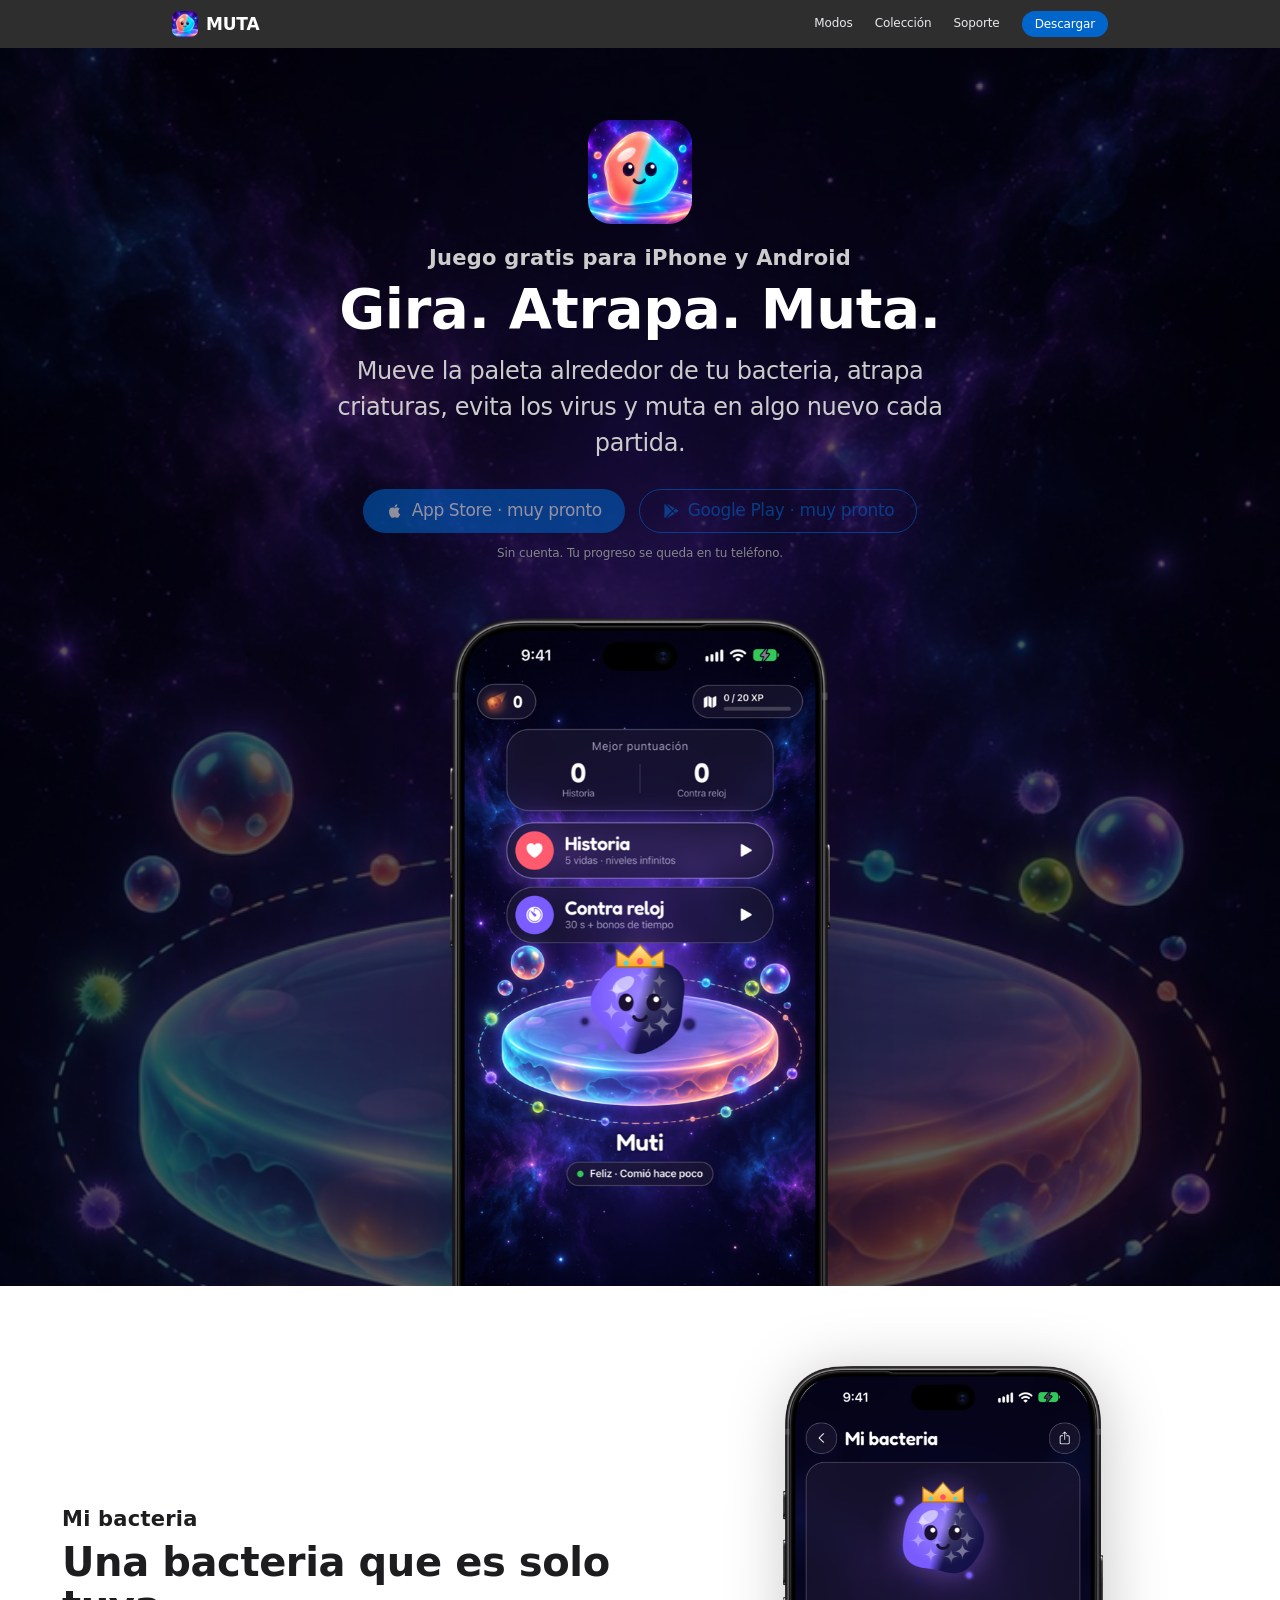
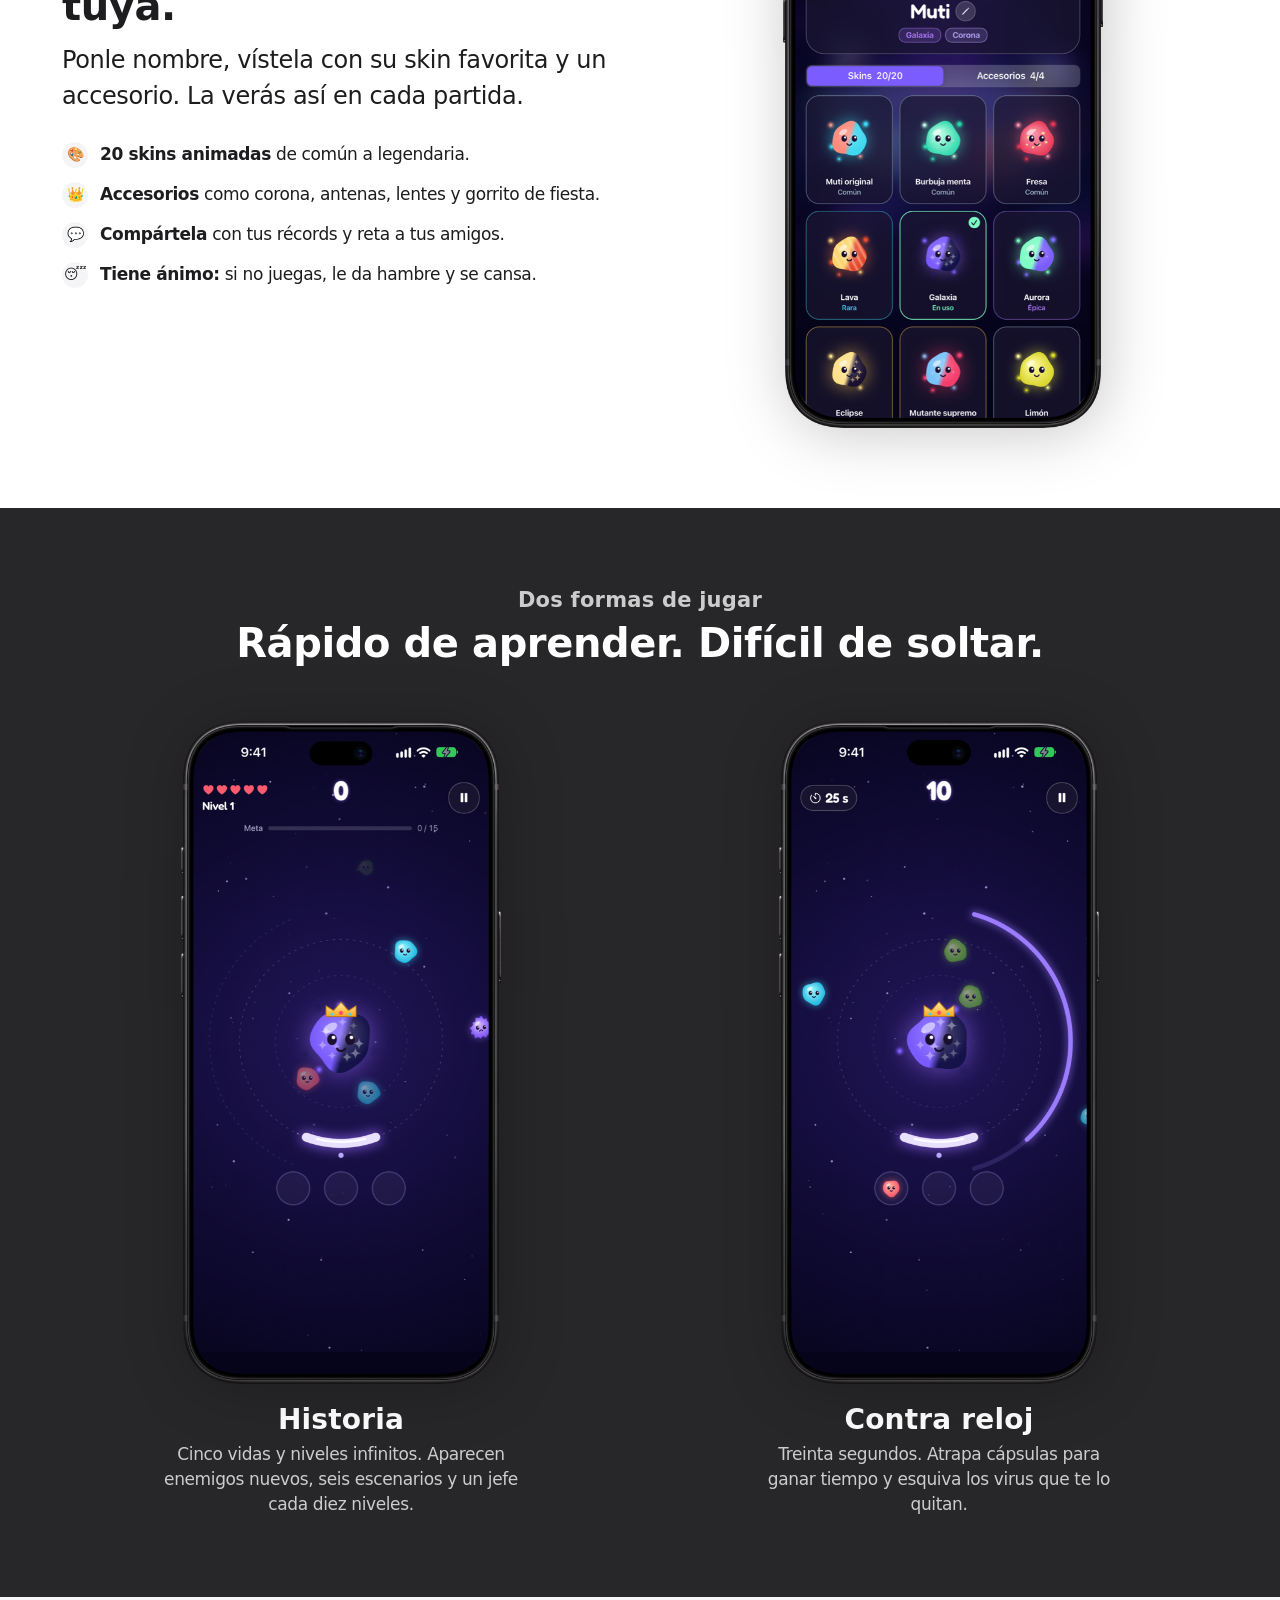
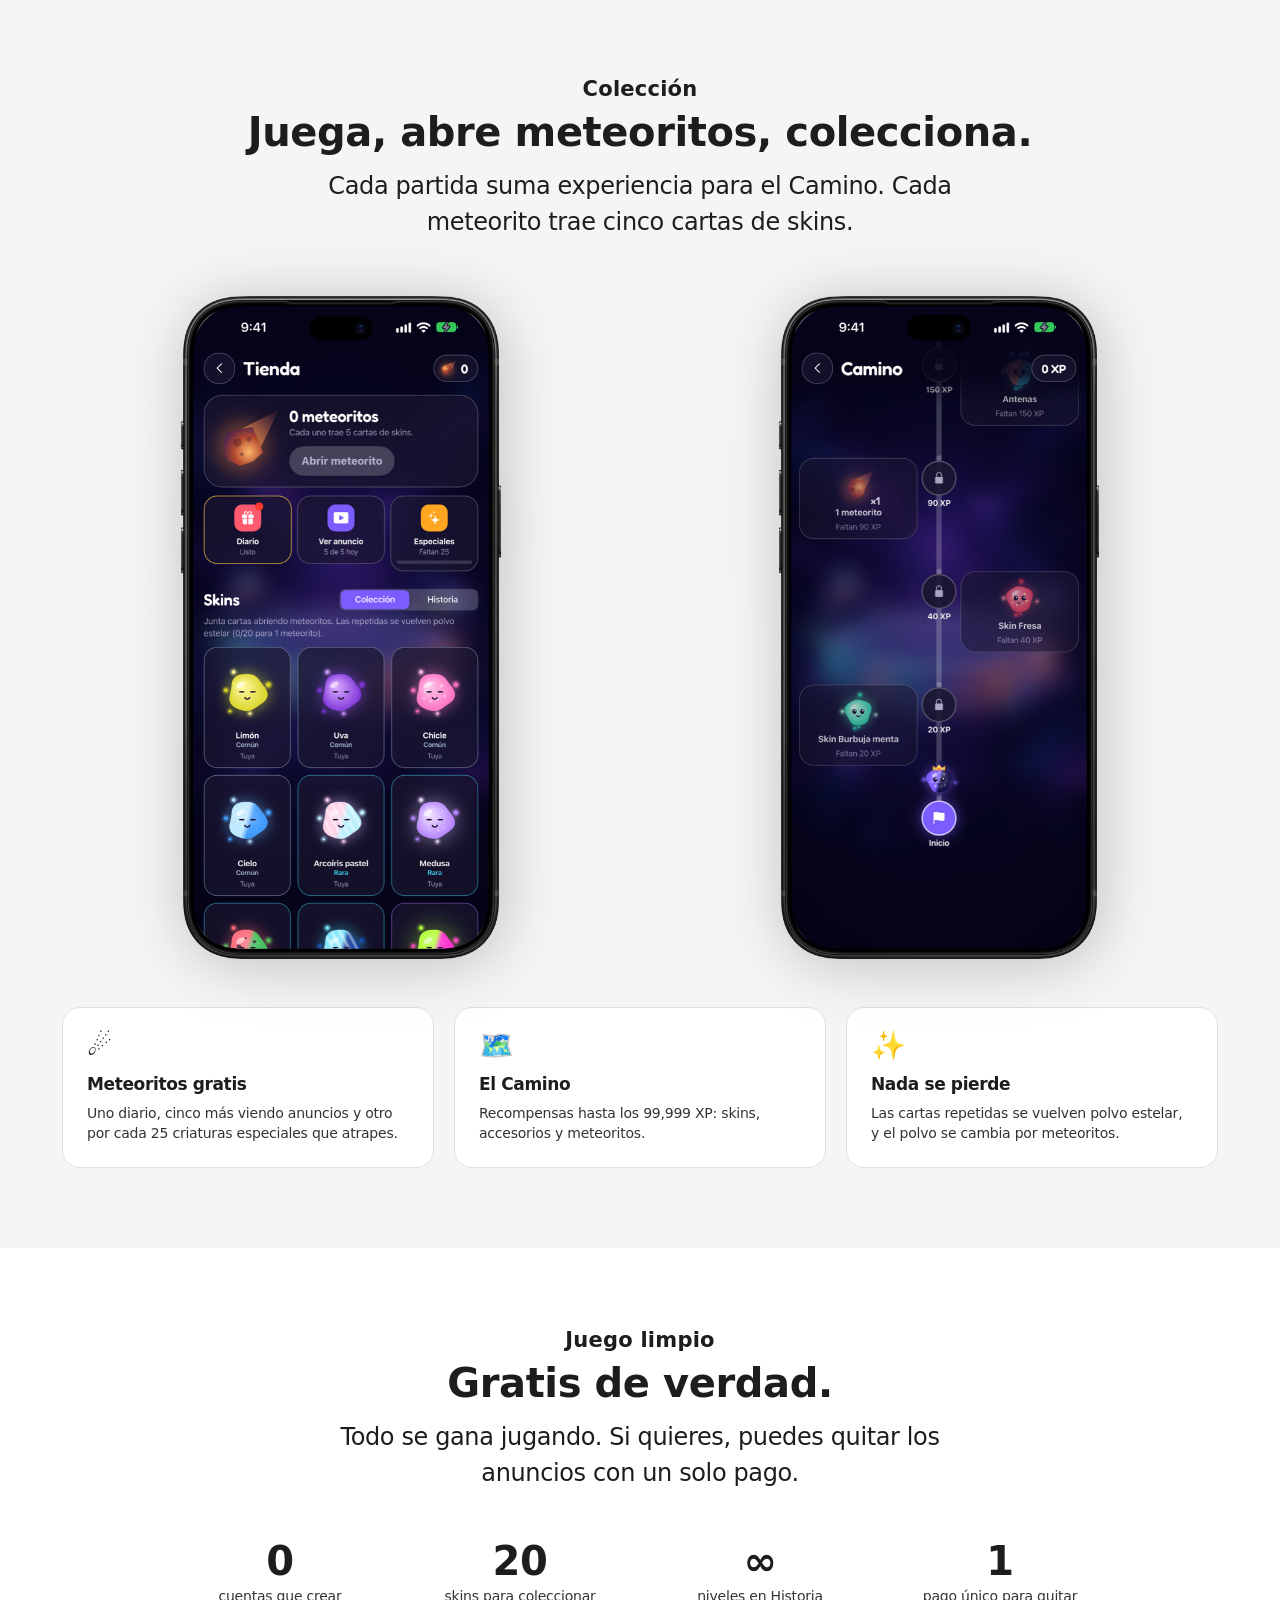
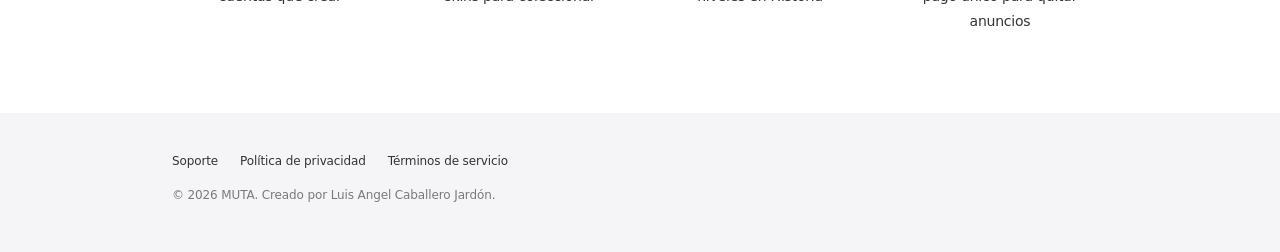
==== index.html @ 6f2baf47 "Página web de MUTA: inicio, privacidad, términos y soporte Co-Authored-By: Claude Opus 5.5 <noreply@" ====
<!DOCTYPE html>
<html lang="es">
<head>
  <meta charset="UTF-8">
  <meta name="viewport" content="width=device-width, initial-scale=1.0">
  <title>MUTA · Gira. Atrapa. Muta.</title>
  <meta name="description" content="MUTA es un juego gratis para iPhone y Android: gira la paleta, atrapa criaturas, muta y colecciona 20 skins para tu bacteria.">
  <meta name="theme-color" content="#000000">
  <meta property="og:title" content="MUTA · Gira. Atrapa. Muta.">
  <meta property="og:description" content="Atrapa criaturas, muta y presume a tu bacteria. Gratis en iPhone y Android.">
  <meta property="og:image" content="https://llcaballeroll.github.io/muta_web/assets/img/icon_512.png">
  <meta property="og:type" content="website">
  <link rel="icon" type="image/png" href="assets/img/favicon.png">
  <link rel="apple-touch-icon" href="assets/img/apple-touch-icon.png">
  <link rel="preconnect" href="https://fonts.googleapis.com">
  <link rel="preconnect" href="https://fonts.gstatic.com" crossorigin>
  <link href="https://fonts.googleapis.com/css2?family=Inter:wght@300;400;600&display=swap" rel="stylesheet">
  <link rel="stylesheet" href="css/styles.css">
</head>
<body>

  <header class="global-nav">
    <nav class="container nav-inner" aria-label="Principal">
      <a href="#" class="logo">
        <img src="assets/img/favicon.png" alt="" width="26" height="26">
        <span>MUTA</span>
      </a>
      <div class="nav-links">
        <a href="#modos" class="hide-sm">Modos</a>
        <a href="#coleccion" class="hide-sm">Colección</a>
        <a href="support.html">Soporte</a>
        <a href="#descargar" class="btn btn-primary">Descargar</a>
      </div>
    </nav>
  </header>

  <main>
    <!-- Hero -->
    <section class="tile black hero" id="descargar">
      <div class="container">
        <img src="assets/img/icon_512.png" alt="Ícono de MUTA" class="hero-icon rise" width="104" height="104">
        <p class="eyebrow rise rise-2">Juego gratis para iPhone y Android</p>
        <h1 class="display-hero rise rise-2">Gira. Atrapa. Muta.</h1>
        <p class="lead rise rise-3">Mueve la paleta alrededor de tu bacteria, atrapa criaturas, evita los virus y muta en algo nuevo cada partida.</p>
        <div class="actions rise rise-4">
          <a class="btn btn-primary" data-store="ios" aria-disabled="true">
            <svg viewBox="0 0 24 24" aria-hidden="true"><path d="M16.37 12.62c-.02-2.3 1.88-3.4 1.96-3.46-1.07-1.56-2.73-1.78-3.32-1.8-1.41-.14-2.76.83-3.48.83-.72 0-1.83-.81-3-.79-1.55.02-2.97.9-3.77 2.28-1.61 2.79-.41 6.91 1.15 9.17.77 1.1 1.68 2.34 2.87 2.3 1.15-.05 1.59-.75 2.98-.75 1.39 0 1.78.75 3 .72 1.24-.02 2.02-1.12 2.78-2.23.88-1.28 1.24-2.52 1.26-2.58-.03-.01-2.41-.93-2.43-3.69zM14.1 5.86c.63-.77 1.06-1.84.94-2.9-.91.04-2.01.61-2.67 1.37-.58.67-1.1 1.76-.96 2.8 1.02.08 2.06-.52 2.69-1.27z"/></svg>
            <span>App Store · muy pronto</span>
          </a>
          <a class="btn btn-secondary" data-store="android" aria-disabled="true">
            <svg viewBox="0 0 24 24" aria-hidden="true"><path d="M3.6 2.3c-.3.3-.4.7-.4 1.2v17c0 .5.1.9.4 1.2l9.5-9.7L3.6 2.3zm10.6 10.8 2.7 2.7-11.3 6.5 8.6-9.2zm0-2.2L5.6 1.7l11.3 6.5-2.7 2.7zm3.9-1.9 3 1.7c.9.5.9 1.8 0 2.3l-3 1.7-3-3 3-2.7z"/></svg>
            <span>Google Play · muy pronto</span>
          </a>
        </div>
        <p class="fine rise rise-4">Sin cuenta. Tu progreso se queda en tu teléfono.</p>
        <img src="assets/img/home.png" alt="Pantalla de inicio de MUTA con la bacteria sobre su plataforma" class="hero-phone rise rise-4" width="380" height="787">
      </div>
    </section>

    <!-- Mi bacteria -->
    <section class="tile light">
      <div class="container container-wide">
        <div class="split">
          <div>
            <p class="eyebrow">Mi bacteria</p>
            <h2 class="display-lg">Una bacteria que es solo tuya.</h2>
            <p class="lead">Ponle nombre, vístela con su skin favorita y un accesorio. La verás así en cada partida.</p>
            <ul class="bullets">
              <li><span class="dot">🎨</span><span><b>20 skins animadas</b> de común a legendaria.</span></li>
              <li><span class="dot">👑</span><span><b>Accesorios</b> como corona, antenas, lentes y gorrito de fiesta.</span></li>
              <li><span class="dot">💬</span><span><b>Compártela</b> con tus récords y reta a tus amigos.</span></li>
              <li><span class="dot">😴</span><span><b>Tiene ánimo:</b> si no juegas, le da hambre y se cansa.</span></li>
            </ul>
          </div>
          <img src="assets/img/bacteria.png" alt="Pantalla Mi bacteria con skins y accesorios" class="phone" loading="lazy" width="320" height="663">
        </div>
      </div>
    </section>

    <!-- Modos -->
    <section class="tile dark" id="modos">
      <div class="container container-wide">
        <p class="eyebrow">Dos formas de jugar</p>
        <h2 class="display-lg">Rápido de aprender. Difícil de soltar.</h2>
        <div class="pair">
          <figure>
            <img src="assets/img/historia.png" alt="Partida del modo Historia" class="phone" loading="lazy" width="320" height="663">
            <figcaption>
              <h3>Historia</h3>
              <p>Cinco vidas y niveles infinitos. Aparecen enemigos nuevos, seis escenarios y un jefe cada diez niveles.</p>
            </figcaption>
          </figure>
          <figure>
            <img src="assets/img/contrarreloj.png" alt="Partida del modo Contra reloj" class="phone" loading="lazy" width="320" height="663">
            <figcaption>
              <h3>Contra reloj</h3>
              <p>Treinta segundos. Atrapa cápsulas para ganar tiempo y esquiva los virus que te lo quitan.</p>
            </figcaption>
          </figure>
        </div>
      </div>
    </section>

    <!-- Colección -->
    <section class="tile parchment" id="coleccion">
      <div class="container container-wide">
        <p class="eyebrow">Colección</p>
        <h2 class="display-lg">Juega, abre meteoritos, colecciona.</h2>
        <p class="lead">Cada partida suma experiencia para el Camino. Cada meteorito trae cinco cartas de skins.</p>
        <div class="pair">
          <img src="assets/img/tienda.png" alt="Tienda con meteoritos y skins" class="phone" loading="lazy" width="320" height="663">
          <img src="assets/img/camino.png" alt="Camino de recompensas" class="phone" loading="lazy" width="320" height="663">
        </div>
        <div class="cards">
          <div class="card">
            <div class="emoji">☄️</div>
            <h3>Meteoritos gratis</h3>
            <p>Uno diario, cinco más viendo anuncios y otro por cada 25 criaturas especiales que atrapes.</p>
          </div>
          <div class="card">
            <div class="emoji">🗺️</div>
            <h3>El Camino</h3>
            <p>Recompensas hasta los 99,999 XP: skins, accesorios y meteoritos.</p>
          </div>
          <div class="card">
            <div class="emoji">✨</div>
            <h3>Nada se pierde</h3>
            <p>Las cartas repetidas se vuelven polvo estelar, y el polvo se cambia por meteoritos.</p>
          </div>
        </div>
      </div>
    </section>

    <!-- Juego limpio -->
    <section class="tile light">
      <div class="container">
        <p class="eyebrow">Juego limpio</p>
        <h2 class="display-lg">Gratis de verdad.</h2>
        <p class="lead">Todo se gana jugando. Si quieres, puedes quitar los anuncios con un solo pago.</p>
        <div class="facts">
          <div><strong>0</strong><span>cuentas que crear</span></div>
          <div><strong>20</strong><span>skins para coleccionar</span></div>
          <div><strong>∞</strong><span>niveles en Historia</span></div>
          <div><strong>1</strong><span>pago único para quitar anuncios</span></div>
        </div>
      </div>
    </section>
  </main>

  <footer class="footer">
    <div class="container">
      <div class="footer-links">
        <a href="support.html">Soporte</a>
        <a href="privacy.html">Política de privacidad</a>
        <a href="terms.html">Términos de servicio</a>
      </div>
      <small>&copy; 2026 MUTA. Creado por Luis Angel Caballero Jardón.</small>
    </div>
  </footer>

  <script src="js/stores.js"></script>
</body>
</html>
---- css/styles.css ----
/* MUTA — sitio estilo Apple (awesome-design-md/design-md/apple/DESIGN.md).
   Un solo color de acción, secciones que alternan claro/oscuro, una sola sombra para el producto. */
:root {
  --primary: #0066cc;
  --primary-focus: #0071e3;
  --primary-on-dark: #2997ff;
  --canvas: #ffffff;
  --parchment: #f5f5f7;
  --pearl: #fafafc;
  --tile-1: #272729;
  --tile-2: #2a2a2c;
  --tile-3: #252527;
  --black: #000000;
  --ink: #1d1d1f;
  --ink-80: #333333;
  --ink-48: #7a7a7a;
  --on-dark: #ffffff;
  --muted-on-dark: #cccccc;
  --hairline: #e0e0e0;
  --product-shadow: drop-shadow(3px 5px 30px rgba(0, 0, 0, 0.22));
  --font: system-ui, -apple-system, BlinkMacSystemFont, "Inter", "Segoe UI", sans-serif;
}

* { box-sizing: border-box; }
html { scroll-behavior: smooth; -webkit-text-size-adjust: 100%; }
body {
  margin: 0;
  background: var(--canvas);
  color: var(--ink);
  font-family: var(--font);
  font-size: 17px;
  line-height: 1.47;
  letter-spacing: -0.374px;
  -webkit-font-smoothing: antialiased;
}
img { max-width: 100%; height: auto; display: block; }
a { color: var(--primary); text-decoration: none; }
a:hover { text-decoration: underline; }
.dark a:not(.btn) { color: var(--primary-on-dark); }
:focus-visible { outline: 2px solid var(--primary-focus); outline-offset: 2px; }

.container { width: 100%; max-width: 980px; margin: 0 auto; padding: 0 22px; }
.container-wide { max-width: 1200px; }

/* ---------- Navegación ---------- */
.global-nav {
  position: sticky;
  top: 0;
  z-index: 10;
  height: 48px;
  background: rgba(0, 0, 0, 0.82);
  backdrop-filter: saturate(180%) blur(20px);
  -webkit-backdrop-filter: saturate(180%) blur(20px);
}
.nav-inner { height: 100%; display: flex; align-items: center; justify-content: space-between; gap: 16px; }
.logo { display: flex; align-items: center; gap: 8px; color: var(--on-dark); font-weight: 600; font-size: 17px; letter-spacing: -0.2px; }
.logo:hover { text-decoration: none; }
.logo img { border-radius: 7px; }
.nav-links { display: flex; align-items: center; gap: 22px; }
.nav-links a { color: #e8e8ed; font-size: 12px; letter-spacing: -0.12px; }
.nav-links a.btn { font-size: 12px; padding: 5px 12px; color: var(--on-dark); }

/* ---------- Botones ---------- */
.btn {
  display: inline-flex;
  align-items: center;
  justify-content: center;
  gap: 8px;
  border-radius: 9999px;
  padding: 11px 22px;
  font-size: 17px;
  font-weight: 400;
  line-height: 1.17;
  letter-spacing: -0.374px;
  border: 1px solid transparent;
  cursor: pointer;
  transition: transform 0.12s ease;
  white-space: nowrap;
}
.btn:hover { text-decoration: none; }
.btn:active { transform: scale(0.95); }
.btn-primary { background: var(--primary); color: #fff; }
.btn-secondary { background: transparent; color: var(--primary); border-color: var(--primary); }
.dark .btn-secondary { color: var(--primary-on-dark); border-color: var(--primary-on-dark); }
.btn[aria-disabled="true"] { opacity: 0.55; cursor: default; pointer-events: none; }
.btn svg { width: 18px; height: 18px; fill: currentColor; }

/* ---------- Secciones (tiles) ---------- */
.tile { padding: 80px 0; text-align: center; overflow: hidden; }
.tile.light { background: var(--canvas); }
.tile.parchment { background: var(--parchment); }
.tile.dark { background: var(--tile-1); color: var(--on-dark); }
.tile.black { background: var(--black); color: var(--on-dark); }

.eyebrow { margin: 0 0 8px; font-size: 21px; font-weight: 600; line-height: 1.19; letter-spacing: 0.231px; }
.dark .eyebrow, .black .eyebrow { color: var(--muted-on-dark); }
.display-hero { margin: 0; font-size: 56px; font-weight: 600; line-height: 1.07; letter-spacing: -0.28px; }
.display-lg { margin: 0; font-size: 40px; font-weight: 600; line-height: 1.1; letter-spacing: -0.4px; }
.lead { margin: 14px auto 0; max-width: 680px; font-size: 24px; font-weight: 300; line-height: 1.5; }
.dark .lead, .black .lead { color: var(--muted-on-dark); }
.actions { display: flex; flex-wrap: wrap; justify-content: center; gap: 14px; margin-top: 28px; }
.fine { margin-top: 12px; font-size: 12px; letter-spacing: -0.12px; color: var(--ink-48); }
.dark .fine, .black .fine { color: #86868b; }

/* ---------- Hero ---------- */
.hero { position: relative; padding-top: 72px; padding-bottom: 0; }
.hero::before {
  /* Atmósfera: la imagen del juego, no un degradado decorativo. */
  content: "";
  position: absolute;
  inset: 0;
  background: url("../assets/img/hero_bg.jpg") center 30% / cover no-repeat;
  opacity: 0.35;
}
.hero > .container { position: relative; }
.hero-icon { width: 104px; height: 104px; margin: 0 auto 22px; border-radius: 23px; }
.hero-phone { width: min(380px, 78vw); margin: 56px auto -120px; filter: var(--product-shadow); }

/* ---------- Producto ---------- */
.phone { width: min(320px, 72vw); margin: 48px auto 0; filter: var(--product-shadow); }
.split { display: grid; grid-template-columns: 1fr 1fr; gap: 56px; align-items: center; text-align: left; }
.split .phone { margin: 0 auto; }
.split .lead { margin-left: 0; }
.pair { display: grid; grid-template-columns: 1fr 1fr; gap: 40px; margin-top: 56px; }
.pair figure { margin: 0; }
.pair figcaption { margin-top: 20px; }
.pair h3 { margin: 0 0 6px; font-size: 28px; font-weight: 600; line-height: 1.14; letter-spacing: 0.196px; }
.pair p { margin: 0 auto; max-width: 360px; color: var(--muted-on-dark); }
.pair .phone { margin-top: 0; }

.bullets { list-style: none; margin: 28px 0 0; padding: 0; display: grid; gap: 14px; }
.bullets li { display: flex; gap: 12px; align-items: flex-start; }
.bullets b { font-weight: 600; }
.bullets .dot { flex: 0 0 auto; width: 26px; height: 26px; border-radius: 50%; background: var(--parchment); display: grid; place-items: center; font-size: 14px; }

/* ---------- Tarjetas ---------- */
.cards { display: grid; grid-template-columns: repeat(3, 1fr); gap: 20px; margin-top: 48px; text-align: left; }
.card { background: var(--canvas); border: 1px solid var(--hairline); border-radius: 18px; padding: 24px; }
.card h3 { margin: 12px 0 6px; font-size: 17px; font-weight: 600; letter-spacing: -0.374px; }
.card p { margin: 0; font-size: 14px; line-height: 1.43; letter-spacing: -0.224px; color: var(--ink-80); }
.card .emoji { font-size: 28px; line-height: 1; }

.facts { display: grid; grid-template-columns: repeat(4, 1fr); gap: 24px; margin-top: 48px; }
.facts strong { display: block; font-size: 40px; font-weight: 600; line-height: 1.1; letter-spacing: -0.4px; }
.facts span { font-size: 14px; color: var(--ink-80); letter-spacing: -0.224px; }

/* ---------- Páginas de texto (privacidad, términos, soporte) ---------- */
.doc { padding: 64px 0 80px; text-align: left; }
.doc h1 { margin: 0 0 6px; font-size: 40px; font-weight: 600; line-height: 1.1; letter-spacing: -0.4px; }
.doc h2 { margin: 40px 0 8px; font-size: 21px; font-weight: 600; line-height: 1.19; letter-spacing: 0.231px; }
.doc p, .doc li { color: var(--ink-80); }
.doc .updated { color: var(--ink-48); font-size: 14px; }
.doc .container { max-width: 760px; }
.faq details { border-bottom: 1px solid var(--hairline); padding: 16px 0; }
.faq summary { cursor: pointer; font-weight: 600; }
.faq details p { margin: 10px 0 0; }

/* ---------- Pie ---------- */
.footer { background: var(--parchment); color: var(--ink-80); padding: 40px 0 48px; font-size: 12px; letter-spacing: -0.12px; }
.footer-links { display: flex; flex-wrap: wrap; gap: 8px 22px; margin-bottom: 16px; }
.footer-links a { color: var(--ink-80); font-size: 12px; }
.footer small { color: var(--ink-48); font-size: 12px; }

/* ---------- Animación de entrada ---------- */
.rise { opacity: 0; transform: translateY(16px); animation: rise 0.8s cubic-bezier(0.2, 0.7, 0.2, 1) forwards; }
.rise-2 { animation-delay: 0.08s; }
.rise-3 { animation-delay: 0.16s; }
.rise-4 { animation-delay: 0.24s; }
@keyframes rise { to { opacity: 1; transform: none; } }
@media (prefers-reduced-motion: reduce) { .rise { animation: none; opacity: 1; transform: none; } html { scroll-behavior: auto; } }

/* ---------- Responsivo ---------- */
@media (max-width: 1068px) {
  .display-hero { font-size: 48px; }
}
@media (max-width: 833px) {
  .split, .pair { grid-template-columns: 1fr; text-align: center; }
  .split .lead { margin-left: auto; }
  .split .bullets { text-align: left; max-width: 420px; margin-left: auto; margin-right: auto; }
  .split .phone { order: 2; }
  .cards { grid-template-columns: 1fr; }
  .facts { grid-template-columns: 1fr 1fr; }
  .hide-sm { display: none; }
}
@media (max-width: 640px) {
  .tile { padding: 56px 0; }
  .display-hero { font-size: 34px; }
  .display-lg { font-size: 30px; }
  .lead { font-size: 19px; }
  .hero-phone { margin-bottom: -80px; }
}
@media (max-width: 419px) {
  .display-hero { font-size: 30px; }
  .btn { padding: 10px 18px; font-size: 15px; }
}
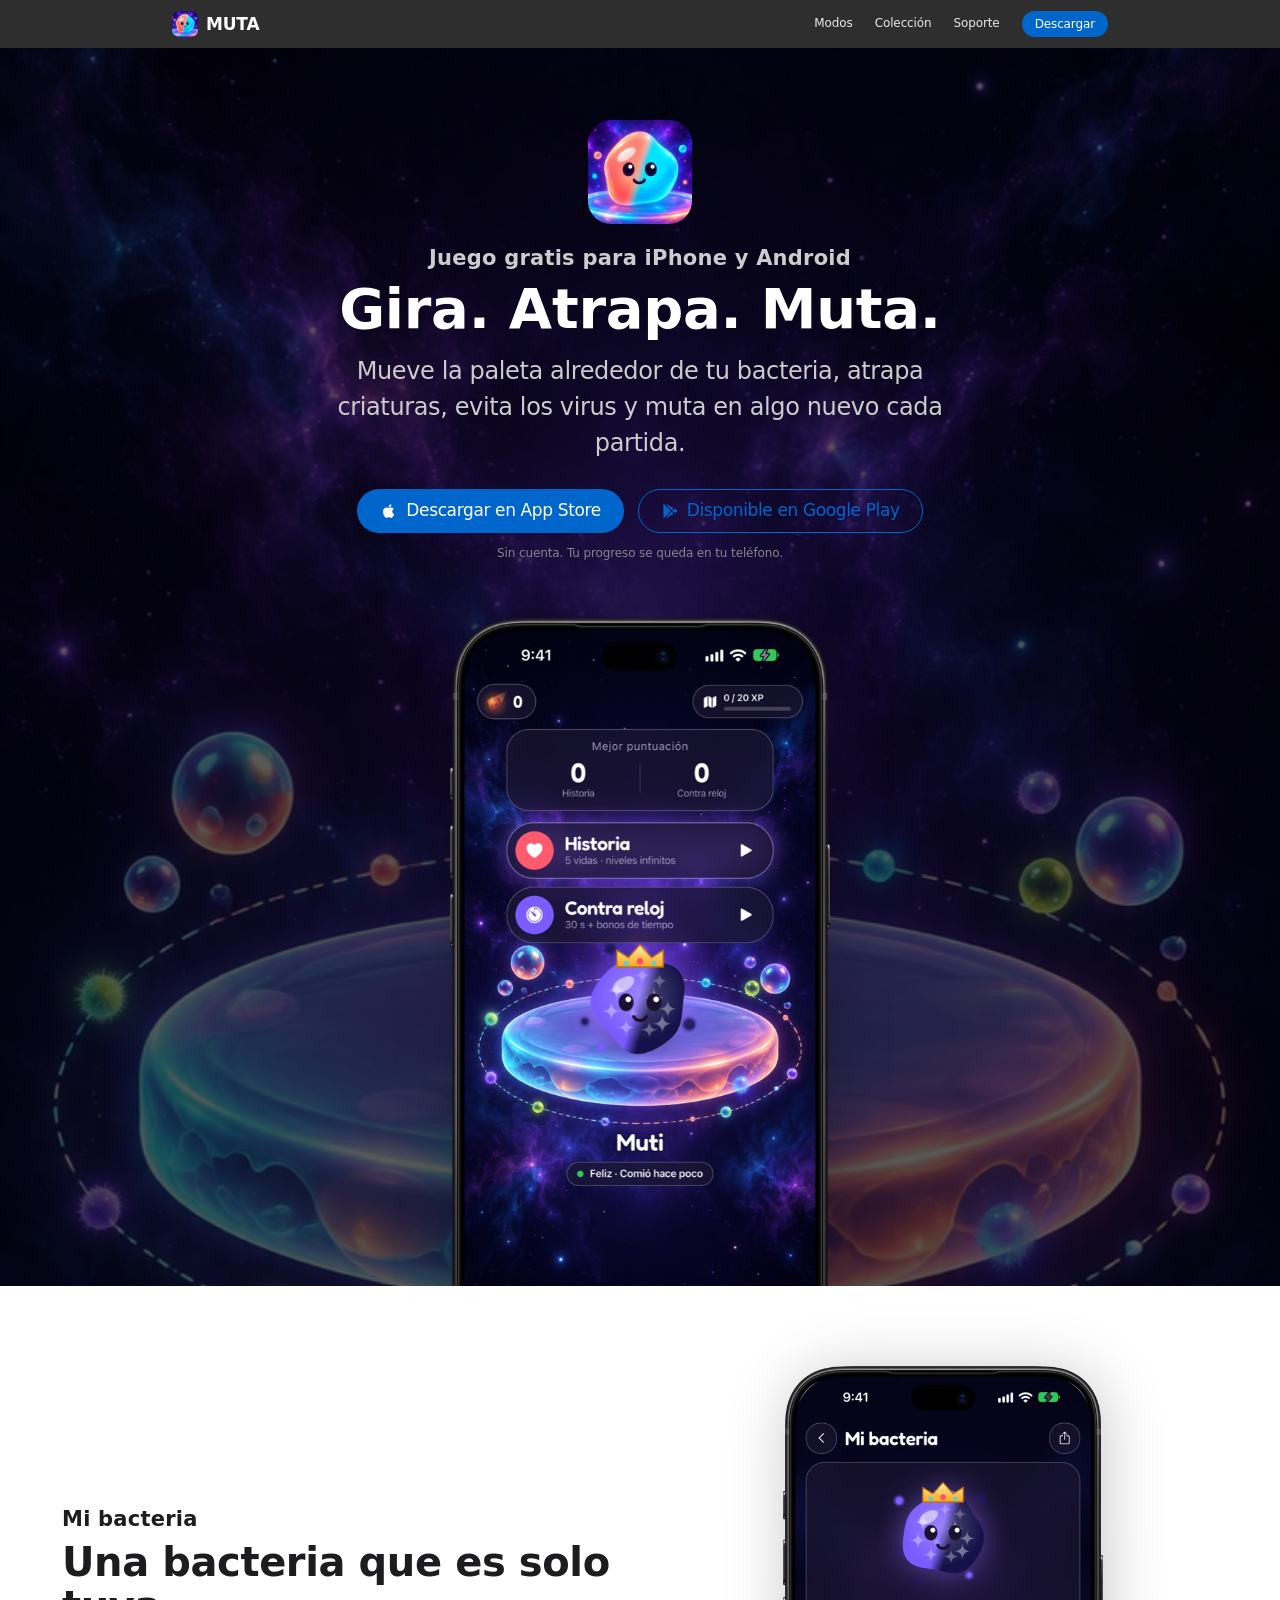
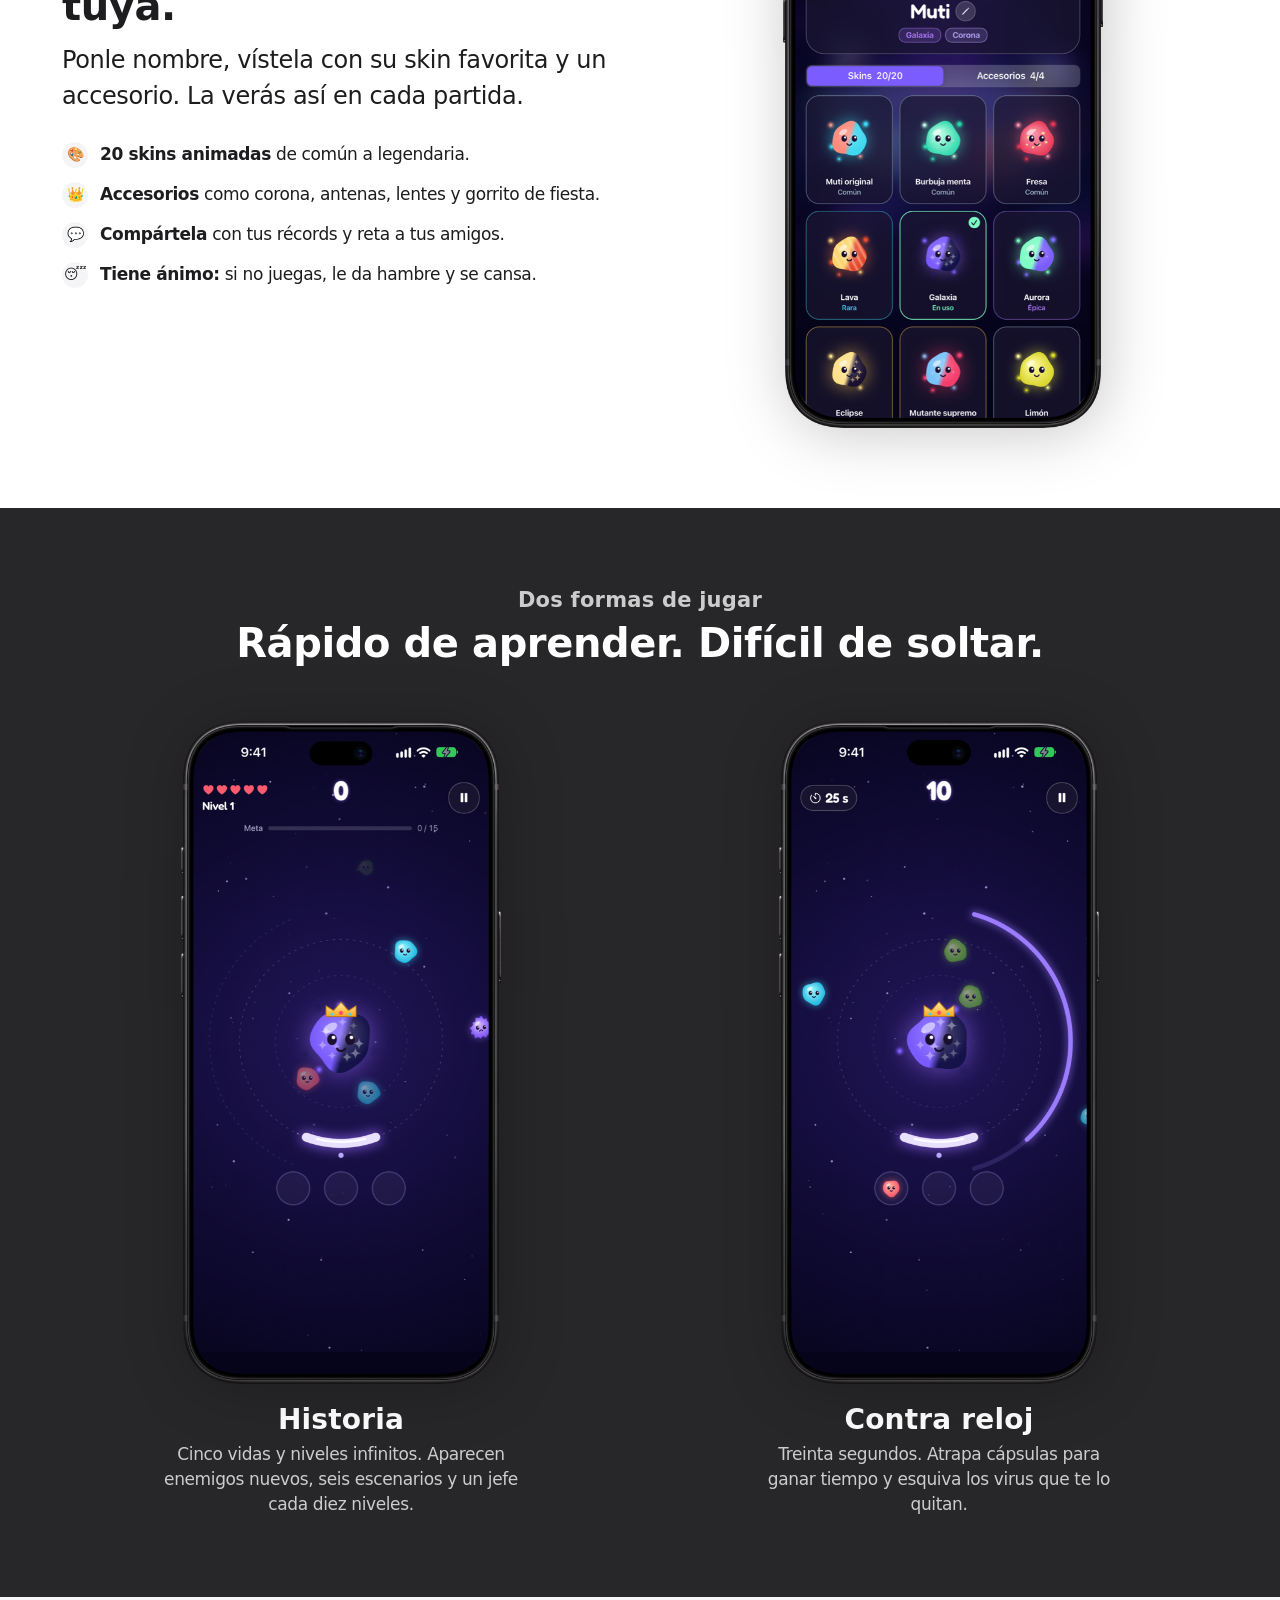
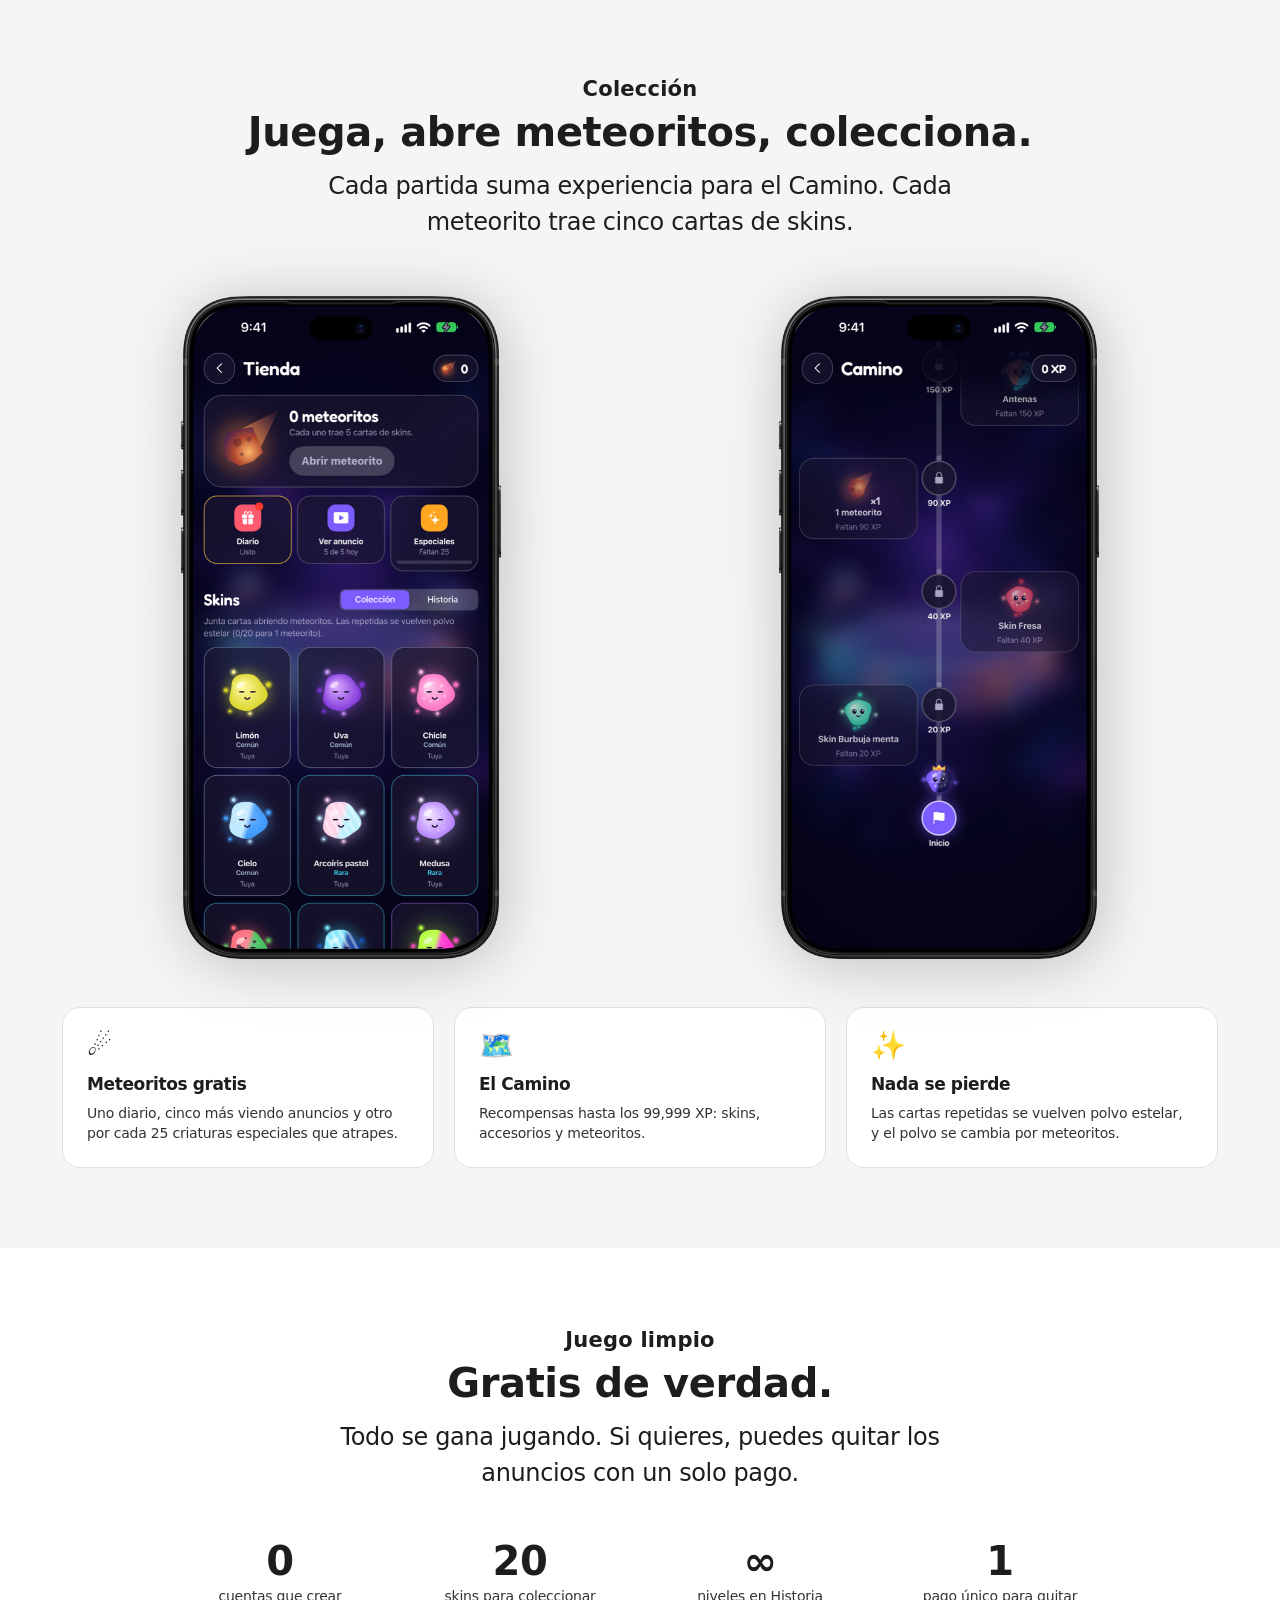
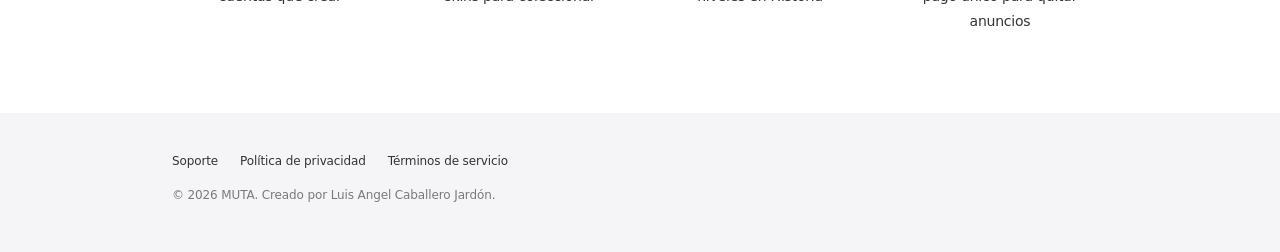
==== commit 4d297676: "Enlaces reales de App Store y Google Play Co-Authored-By: Claude Opus 5.5 <noreply@anthropic.com>" ====
--- a/index.html
+++ b/index.html
@@ -43,13 +43,13 @@
         <h1 class="display-hero rise rise-2">Gira. Atrapa. Muta.</h1>
         <p class="lead rise rise-3">Mueve la paleta alrededor de tu bacteria, atrapa criaturas, evita los virus y muta en algo nuevo cada partida.</p>
         <div class="actions rise rise-4">
-          <a class="btn btn-primary" data-store="ios" aria-disabled="true">
+          <a class="btn btn-primary" data-store="ios" href="https://apps.apple.com/us/app/muta-gira-y-muta/id6829237403">
             <svg viewBox="0 0 24 24" aria-hidden="true"><path d="M16.37 12.62c-.02-2.3 1.88-3.4 1.96-3.46-1.07-1.56-2.73-1.78-3.32-1.8-1.41-.14-2.76.83-3.48.83-.72 0-1.83-.81-3-.79-1.55.02-2.97.9-3.77 2.28-1.61 2.79-.41 6.91 1.15 9.17.77 1.1 1.68 2.34 2.87 2.3 1.15-.05 1.59-.75 2.98-.75 1.39 0 1.78.75 3 .72 1.24-.02 2.02-1.12 2.78-2.23.88-1.28 1.24-2.52 1.26-2.58-.03-.01-2.41-.93-2.43-3.69zM14.1 5.86c.63-.77 1.06-1.84.94-2.9-.91.04-2.01.61-2.67 1.37-.58.67-1.1 1.76-.96 2.8 1.02.08 2.06-.52 2.69-1.27z"/></svg>
-            <span>App Store · muy pronto</span>
+            <span>Descargar en App Store</span>
           </a>
-          <a class="btn btn-secondary" data-store="android" aria-disabled="true">
+          <a class="btn btn-secondary" data-store="android" href="https://play.google.com/store/apps/details?id=com.luiscaballero.muta">
             <svg viewBox="0 0 24 24" aria-hidden="true"><path d="M3.6 2.3c-.3.3-.4.7-.4 1.2v17c0 .5.1.9.4 1.2l9.5-9.7L3.6 2.3zm10.6 10.8 2.7 2.7-11.3 6.5 8.6-9.2zm0-2.2L5.6 1.7l11.3 6.5-2.7 2.7zm3.9-1.9 3 1.7c.9.5.9 1.8 0 2.3l-3 1.7-3-3 3-2.7z"/></svg>
-            <span>Google Play · muy pronto</span>
+            <span>Disponible en Google Play</span>
           </a>
         </div>
         <p class="fine rise rise-4">Sin cuenta. Tu progreso se queda en tu teléfono.</p>
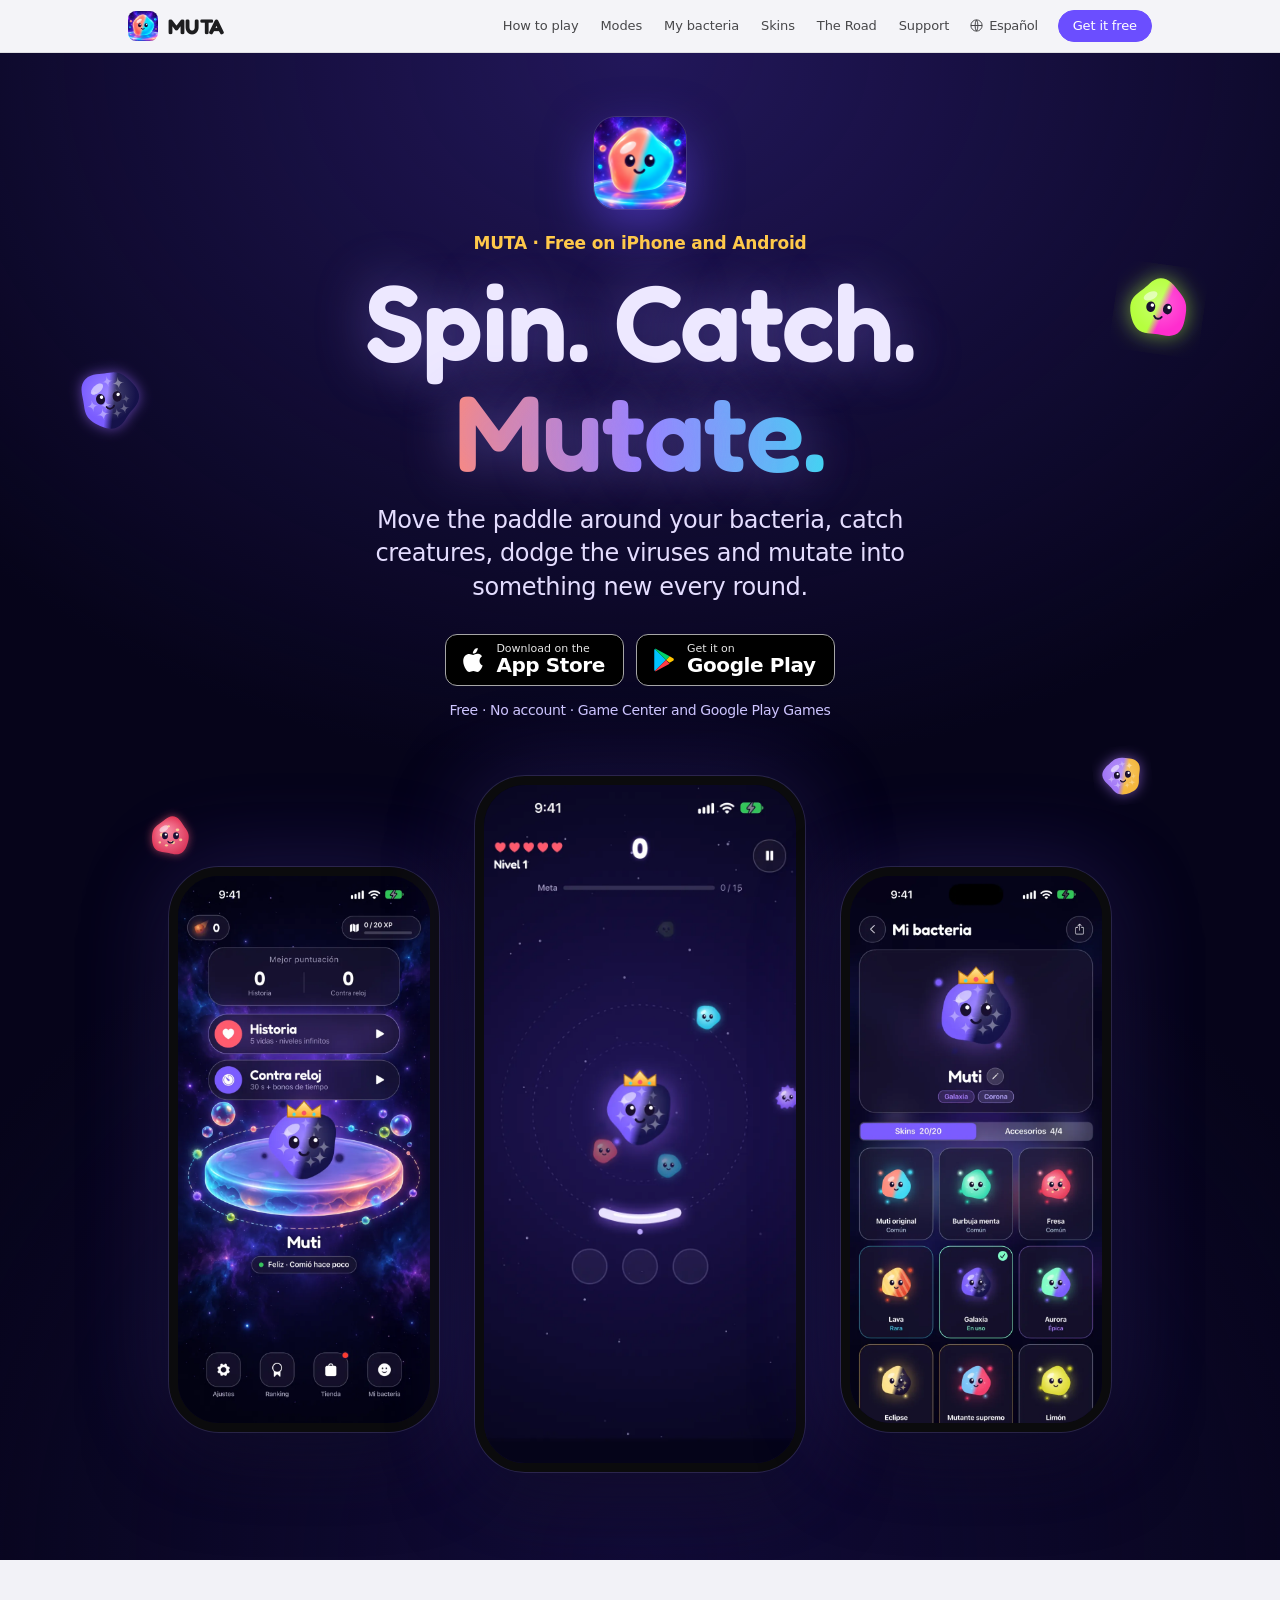
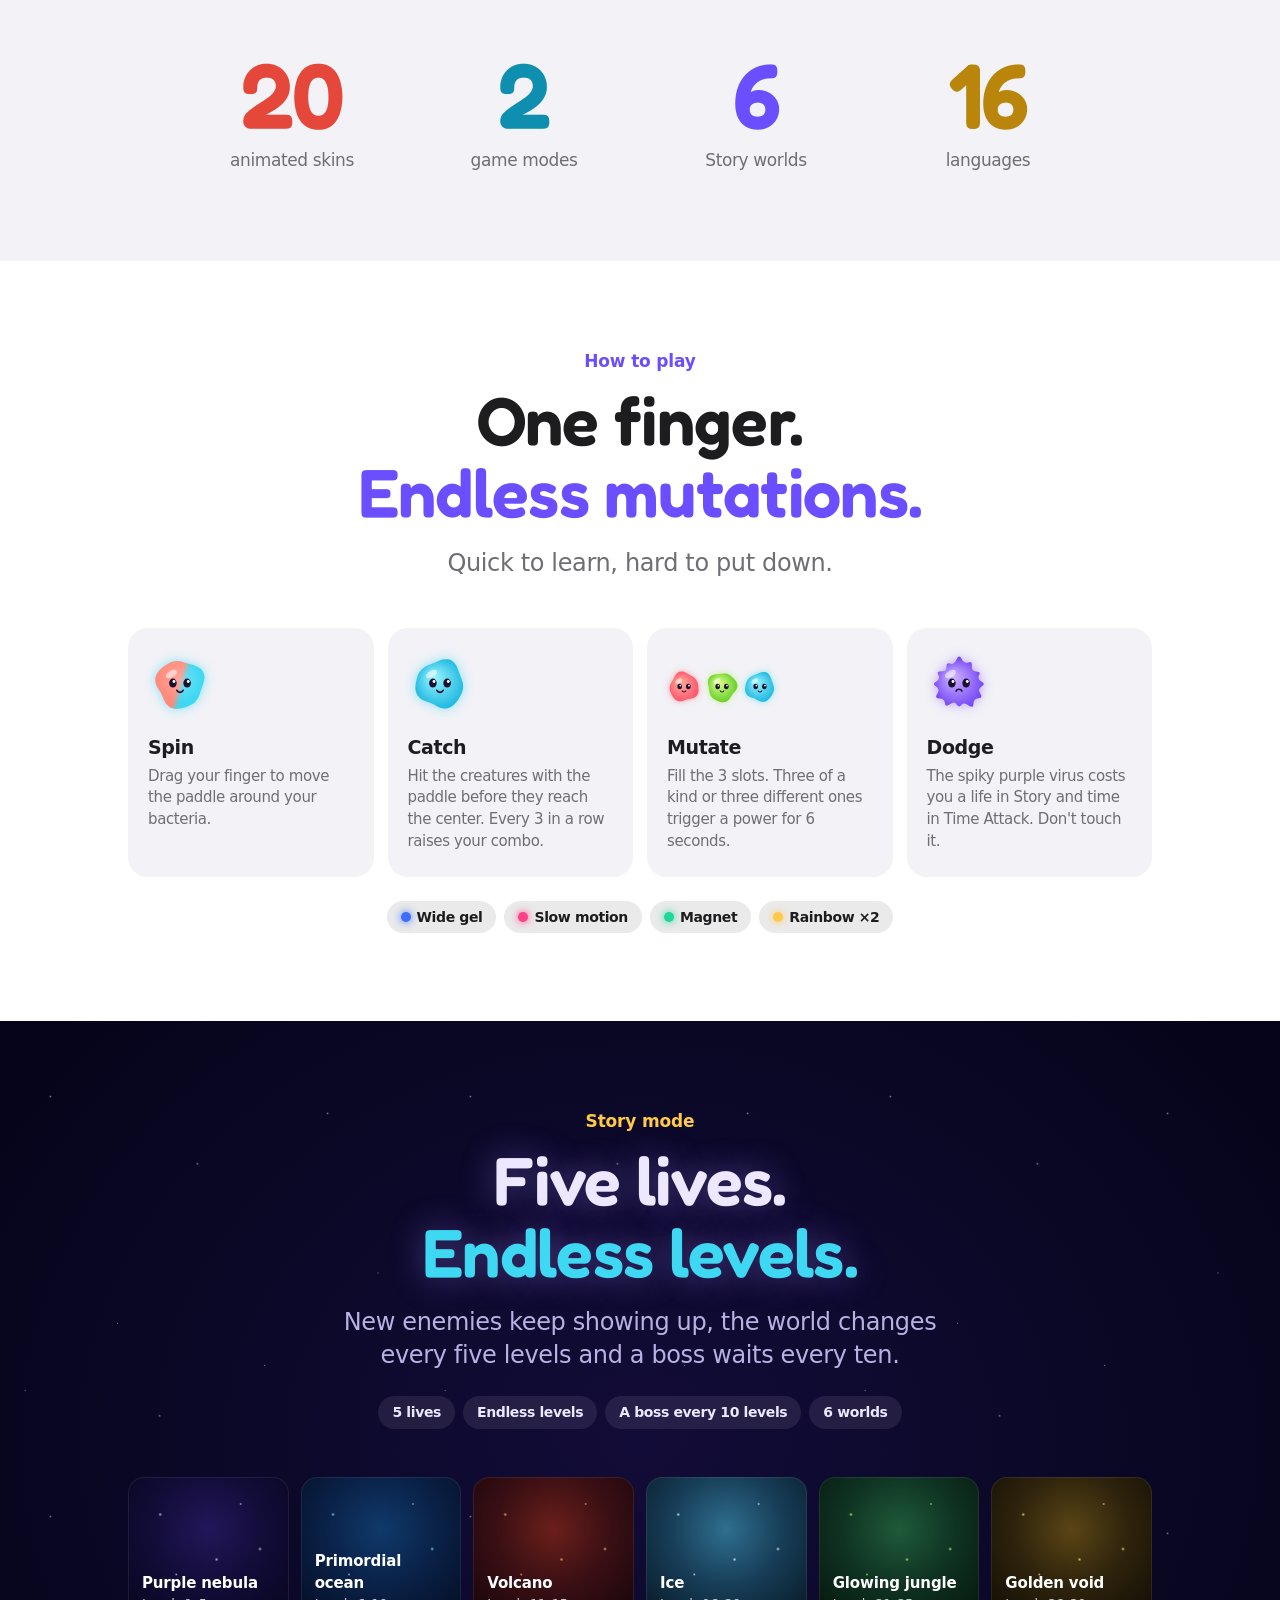
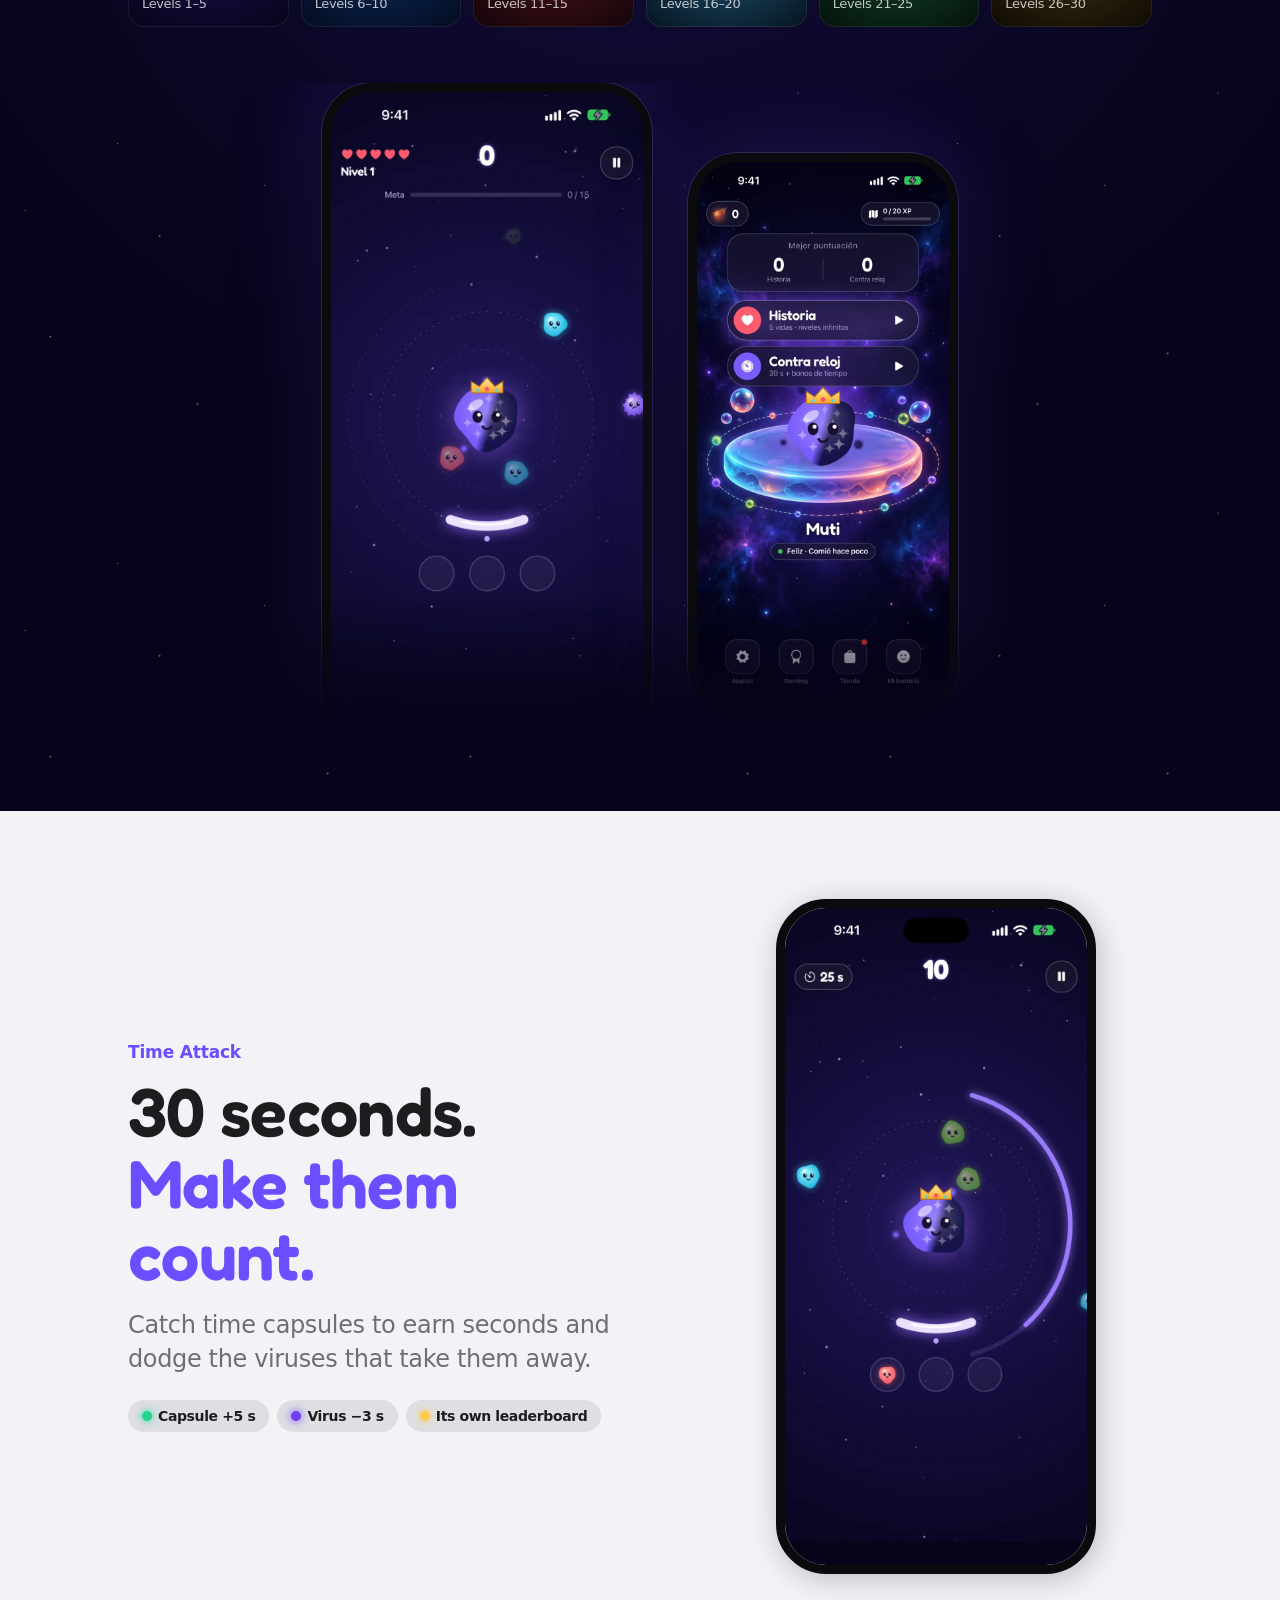
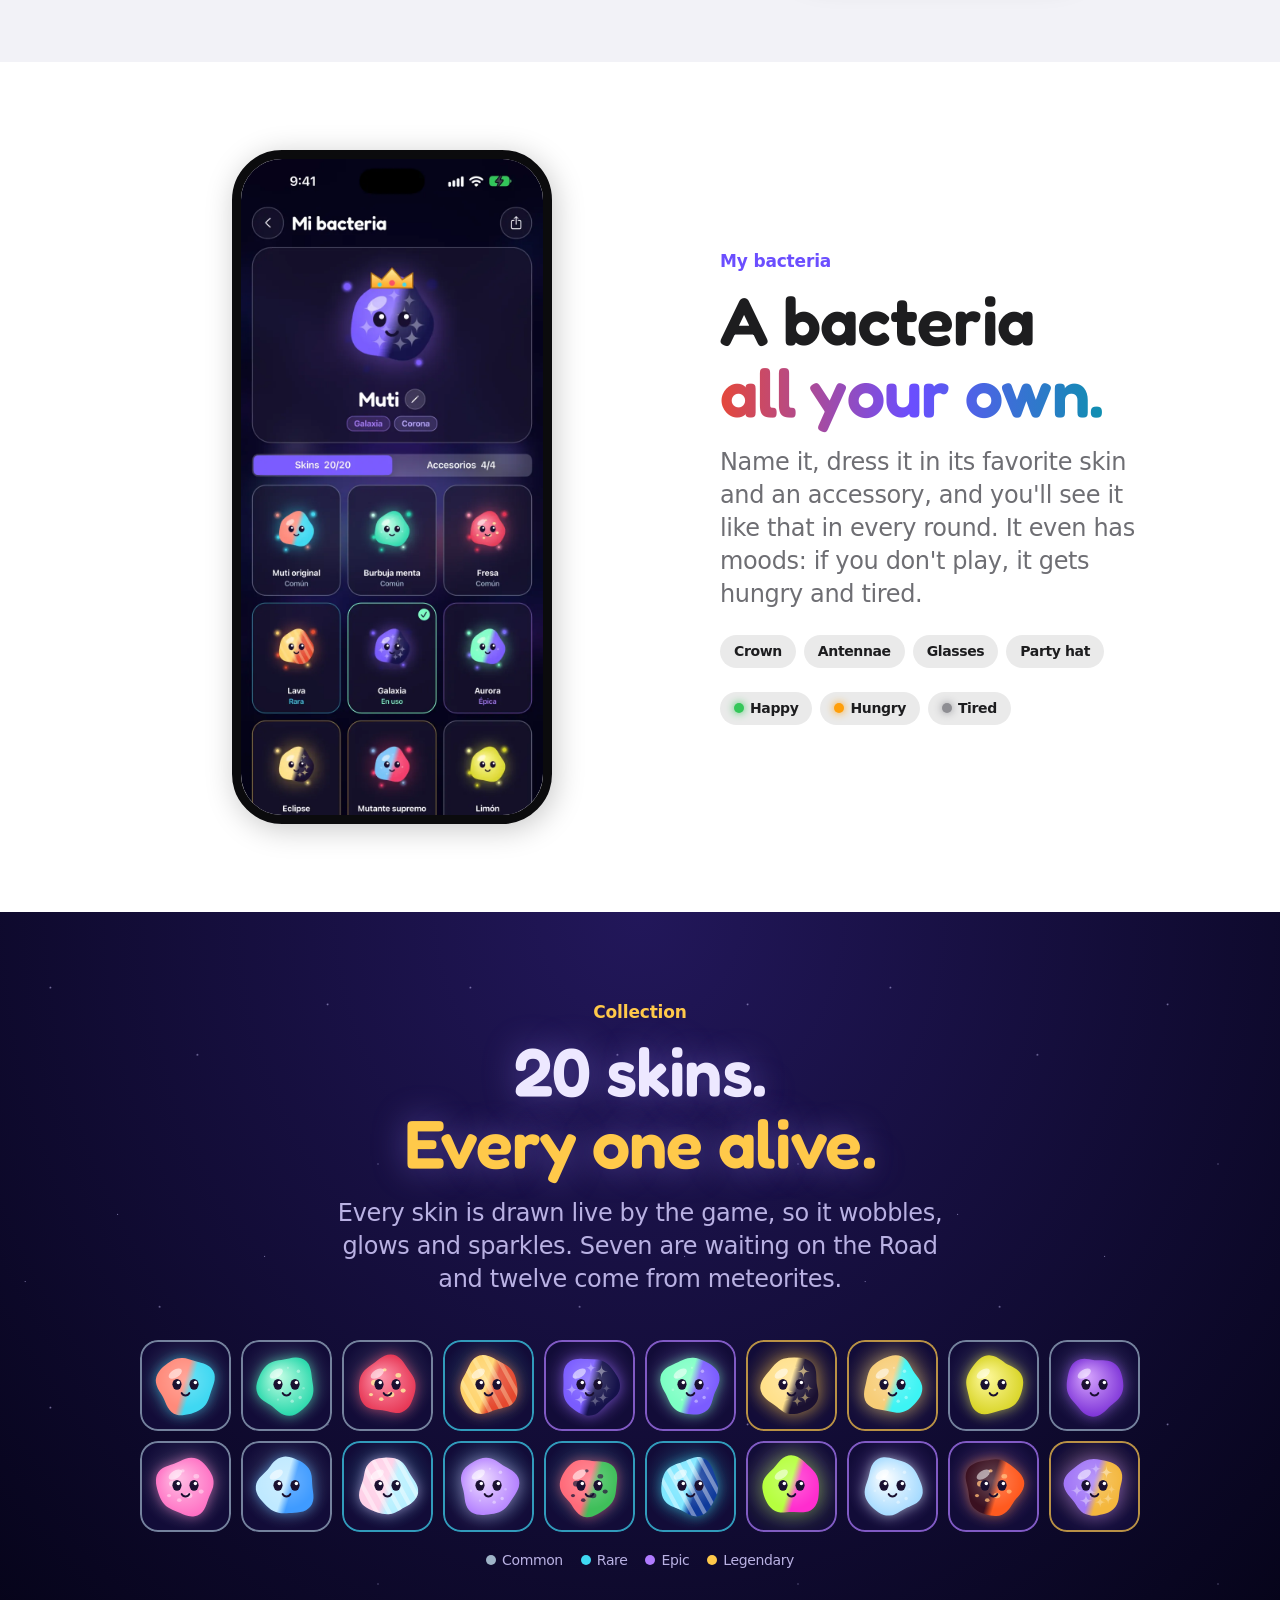
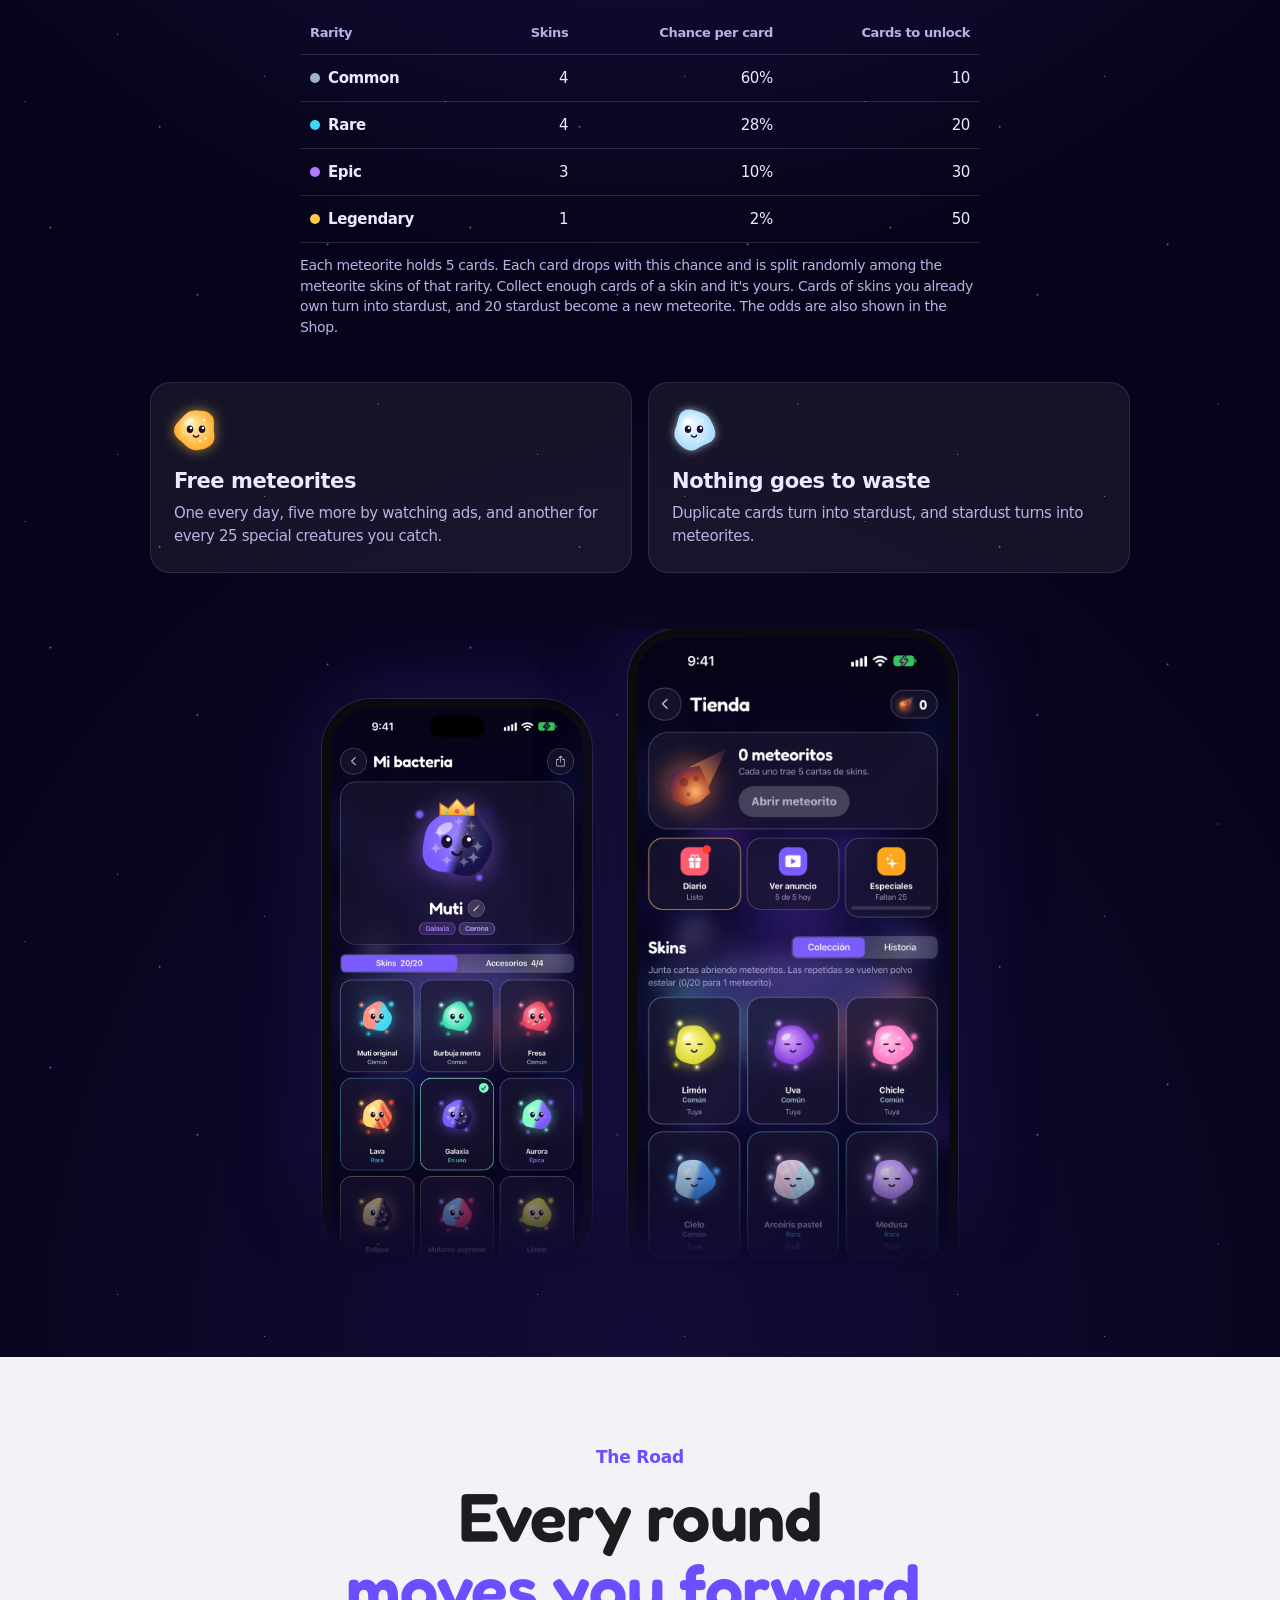
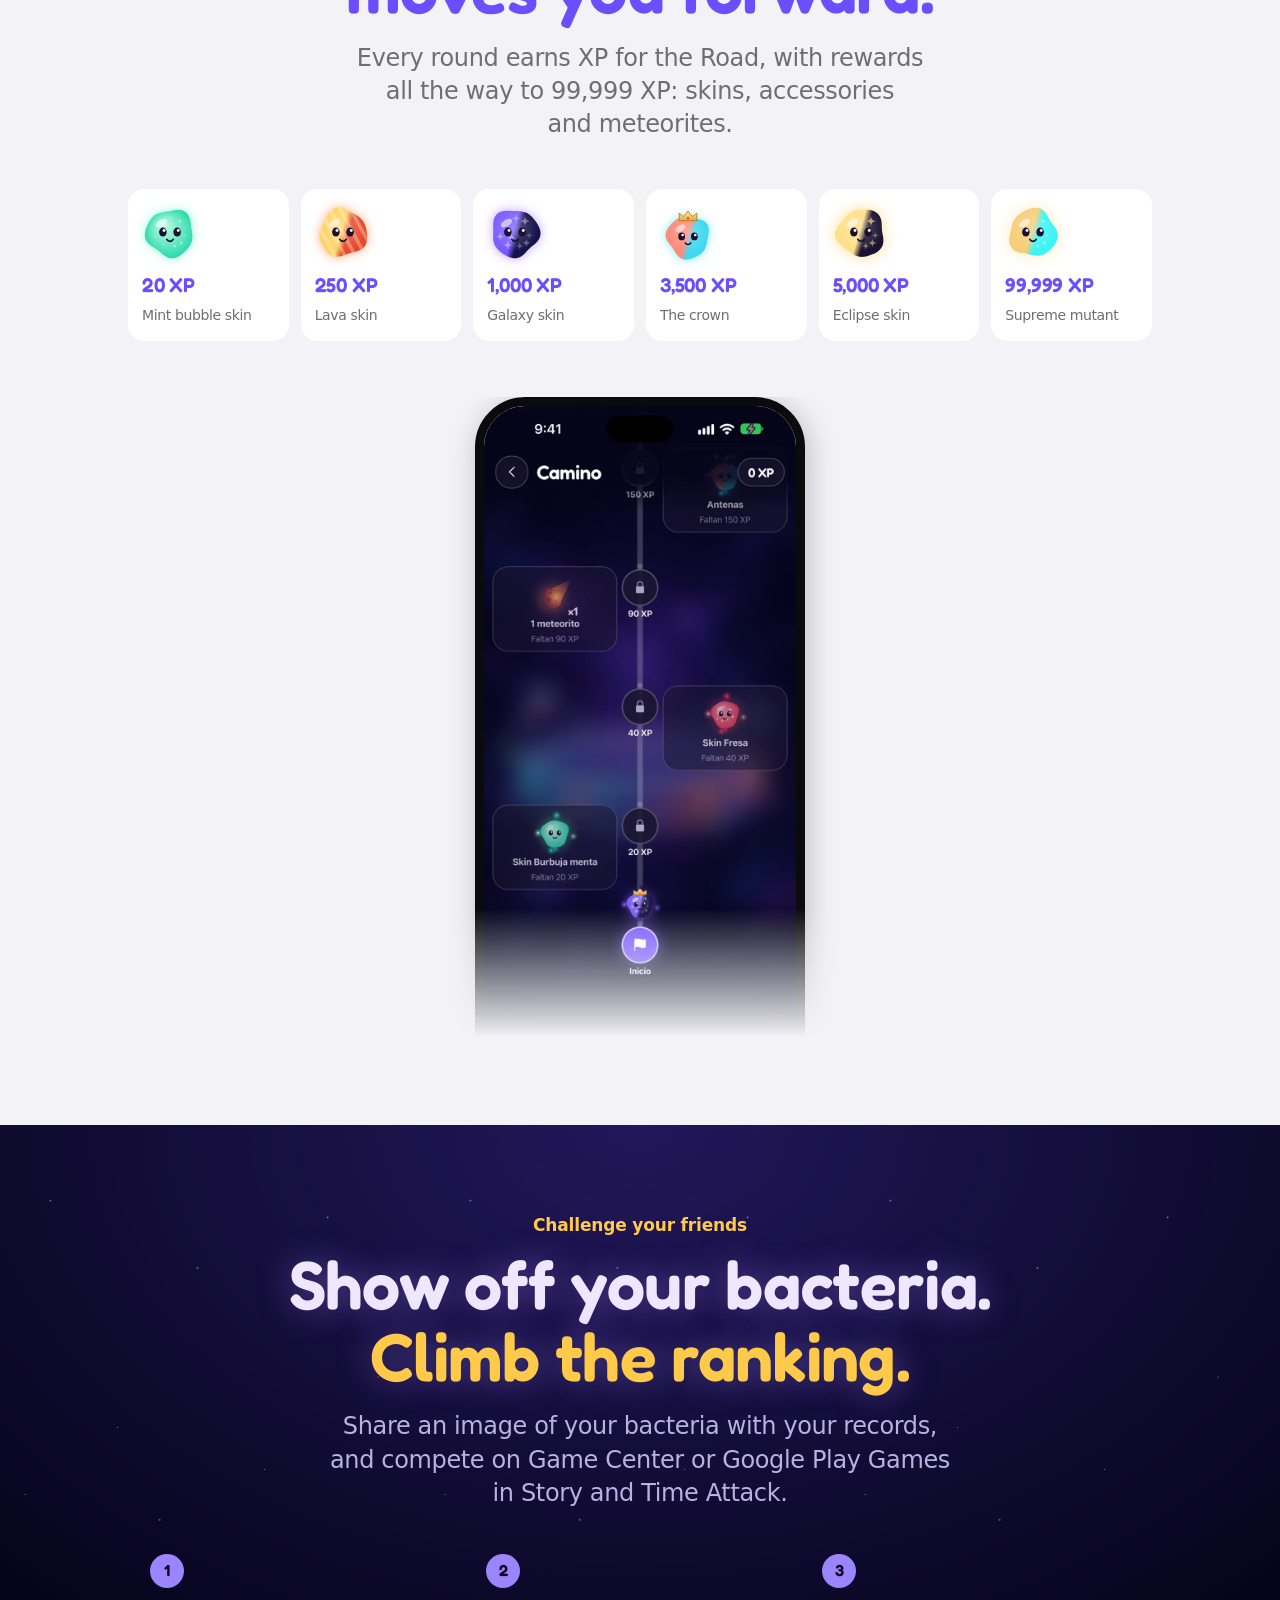
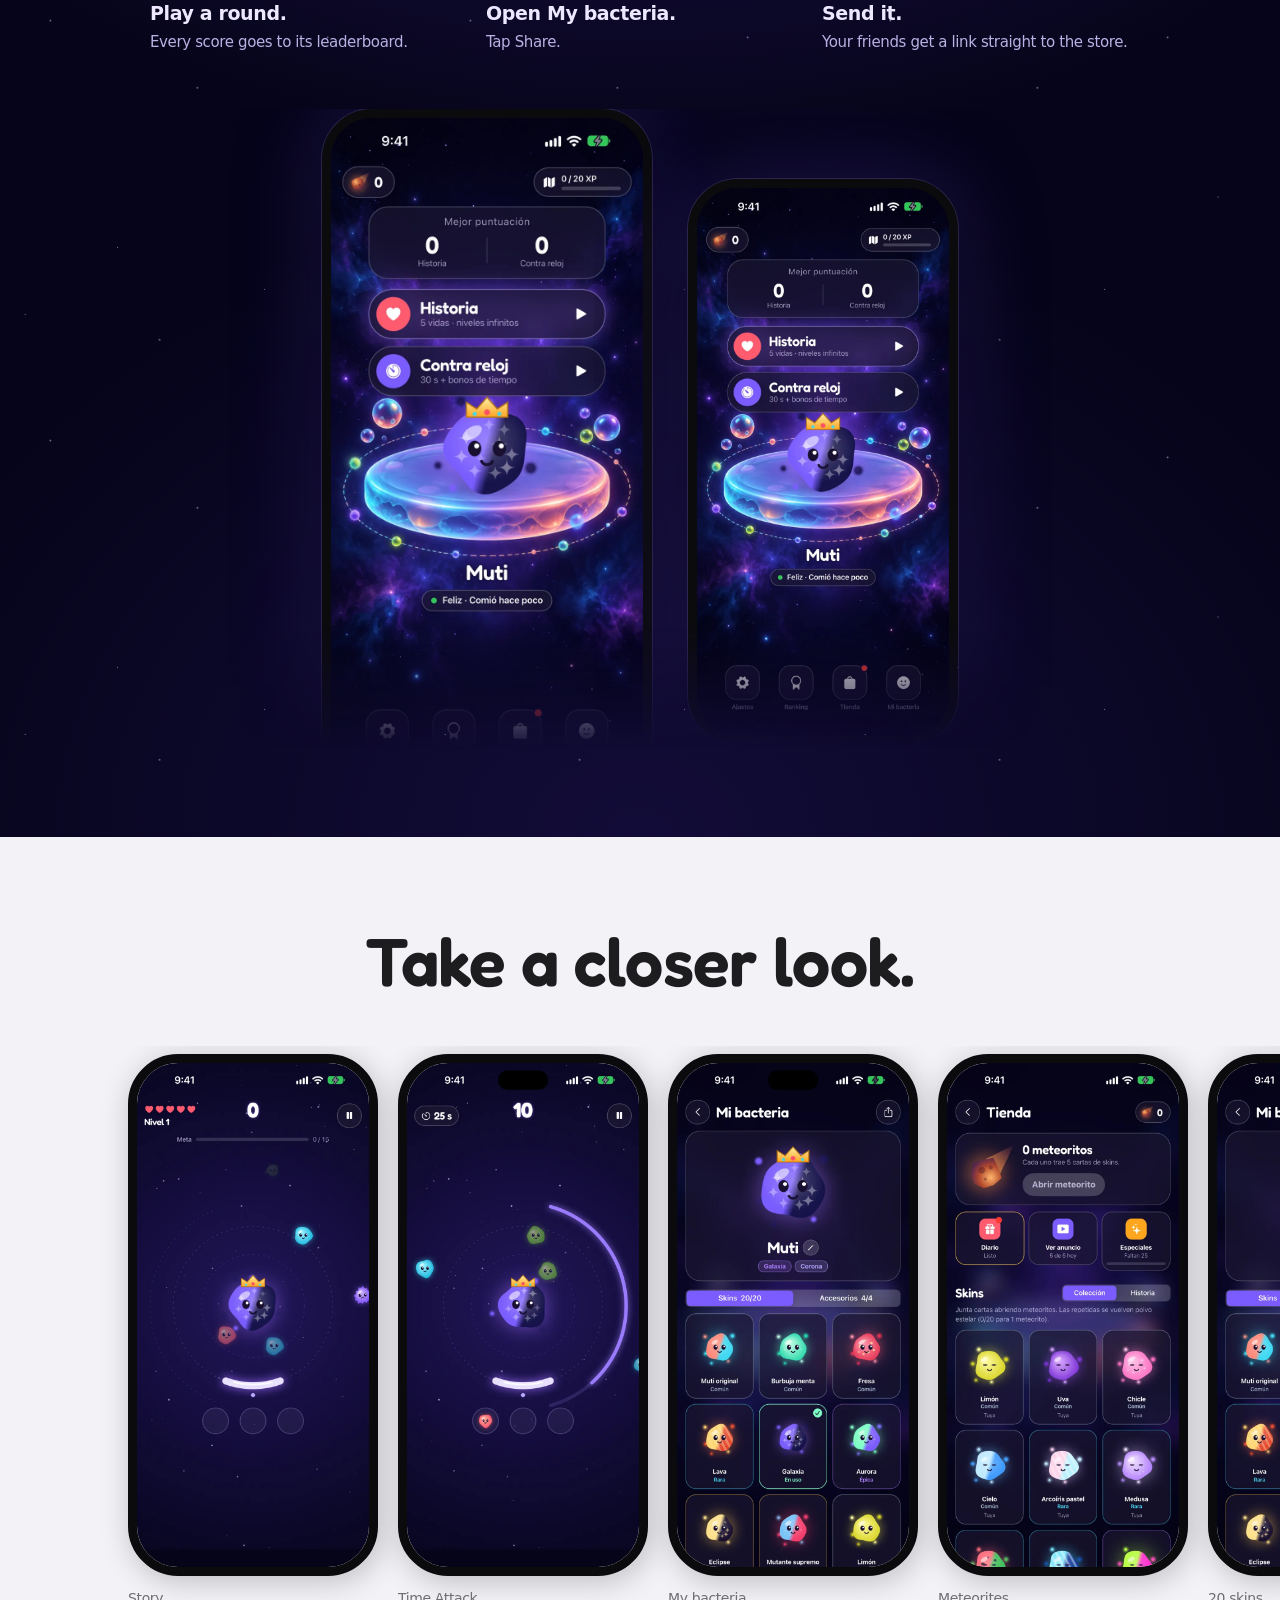
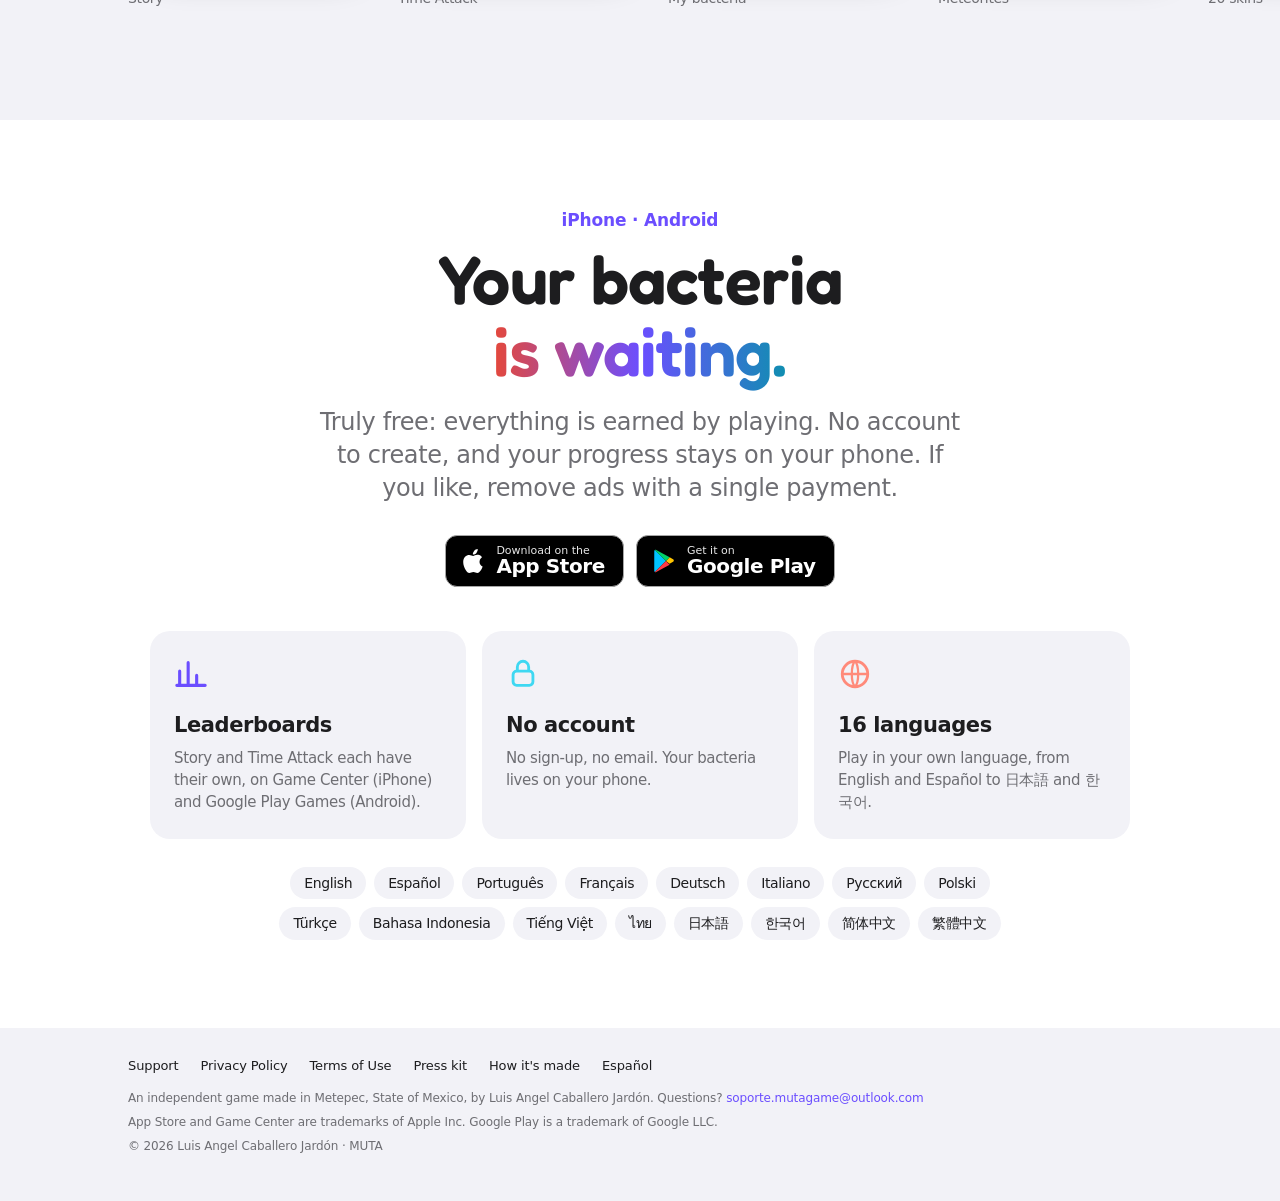
==== commit 4f854617: "Rediseño estilo Bounce/Versa: EN en raíz + /es/, legales y soporte bilingües, presskit y técnica - I" ====
--- a/index.html
+++ b/index.html
@@ -1,163 +1,420 @@
 <!DOCTYPE html>
-<html lang="es">
+<html lang="en">
 <head>
-  <meta charset="UTF-8">
-  <meta name="viewport" content="width=device-width, initial-scale=1.0">
-  <title>MUTA · Gira. Atrapa. Muta.</title>
-  <meta name="description" content="MUTA es un juego gratis para iPhone y Android: gira la paleta, atrapa criaturas, muta y colecciona 20 skins para tu bacteria.">
-  <meta name="theme-color" content="#000000">
-  <meta property="og:title" content="MUTA · Gira. Atrapa. Muta.">
-  <meta property="og:description" content="Atrapa criaturas, muta y presume a tu bacteria. Gratis en iPhone y Android.">
-  <meta property="og:image" content="https://llcaballeroll.github.io/muta_web/assets/img/icon_512.png">
+  <meta charset="utf-8">
+  <meta name="viewport" content="width=device-width, initial-scale=1, viewport-fit=cover">
+  <meta name="color-scheme" content="light dark">
+  <title>MUTA · Spin. Catch. Mutate.</title>
+  <meta name="description" content="A free arcade game for iPhone and Android. Spin the paddle around your bacteria, catch creatures, dodge viruses and mutate. Story and Time Attack modes, 20 animated skins, 16 languages.">
+  <meta name="theme-color" content="#06041a">
+  <meta name="apple-itunes-app" content="app-id=6829237403">
+  <link rel="canonical" href="https://llcaballeroll.github.io/muta_web/">
+  <link rel="alternate" hreflang="en" href="https://llcaballeroll.github.io/muta_web/">
+  <link rel="alternate" hreflang="es" href="https://llcaballeroll.github.io/muta_web/es/">
+  <link rel="alternate" hreflang="x-default" href="https://llcaballeroll.github.io/muta_web/">
+
   <meta property="og:type" content="website">
-  <link rel="icon" type="image/png" href="assets/img/favicon.png">
+  <meta property="og:site_name" content="MUTA">
+  <meta property="og:locale" content="en_US">
+  <meta property="og:locale:alternate" content="es_MX">
+  <meta property="og:title" content="MUTA · Spin. Catch. Mutate.">
+  <meta property="og:description" content="Catch creatures, mutate and show off your bacteria. 20 skins, Story and Time Attack. Free on iPhone and Android.">
+  <meta property="og:url" content="https://llcaballeroll.github.io/muta_web/">
+  <meta property="og:image" content="https://llcaballeroll.github.io/muta_web/assets/img/og-image.jpg">
+  <meta property="og:image:width" content="1200">
+  <meta property="og:image:height" content="630">
+  <meta property="og:image:alt" content="MUTA: the bacteria Muti floating in purple space">
+  <meta name="twitter:card" content="summary_large_image">
+  <meta name="twitter:title" content="MUTA · Spin. Catch. Mutate.">
+  <meta name="twitter:description" content="Catch creatures, mutate and show off your bacteria. 20 skins, Story and Time Attack. Free on iPhone and Android.">
+  <meta name="twitter:image" content="https://llcaballeroll.github.io/muta_web/assets/img/og-image.jpg">
+
+  <link rel="icon" type="image/png" sizes="32x32" href="assets/img/favicon-32.png">
+  <link rel="icon" type="image/png" sizes="192x192" href="assets/img/icon-192.png">
   <link rel="apple-touch-icon" href="assets/img/apple-touch-icon.png">
   <link rel="preconnect" href="https://fonts.googleapis.com">
   <link rel="preconnect" href="https://fonts.gstatic.com" crossorigin>
-  <link href="https://fonts.googleapis.com/css2?family=Inter:wght@300;400;600&display=swap" rel="stylesheet">
+  <link rel="stylesheet" href="https://fonts.googleapis.com/css2?family=Fredoka:wght@500..700&amp;display=swap">
   <link rel="stylesheet" href="css/styles.css">
+
+  <script type="application/ld+json">
+{
+  "@context": "https://schema.org",
+  "@type": [
+    "VideoGame",
+    "MobileApplication"
+  ],
+  "name": "MUTA",
+  "url": "https://llcaballeroll.github.io/muta_web/",
+  "description": "A free arcade game for iPhone and Android. Spin the paddle around your bacteria, catch creatures, dodge viruses and mutate. Story and Time Attack modes, 20 animated skins, 16 languages.",
+  "operatingSystem": "iOS, Android",
+  "applicationCategory": "GameApplication",
+  "genre": [
+    "Arcade",
+    "Casual"
+  ],
+  "playMode": "SinglePlayer",
+  "gamePlatform": [
+    "iPhone",
+    "Android"
+  ],
+  "inLanguage": [
+    "en",
+    "es",
+    "pt",
+    "fr",
+    "de",
+    "it",
+    "ru",
+    "pl",
+    "tr",
+    "id",
+    "vi",
+    "th",
+    "ja",
+    "ko",
+    "zh-Hans",
+    "zh-Hant"
+  ],
+  "offers": {
+    "@type": "Offer",
+    "price": "0",
+    "priceCurrency": "USD"
+  },
+  "author": {
+    "@type": "Person",
+    "name": "Luis Angel Caballero Jardón"
+  },
+  "image": "https://llcaballeroll.github.io/muta_web/assets/img/og-image.jpg",
+  "screenshot": "https://llcaballeroll.github.io/muta_web/assets/shots/en/01-story.webp",
+  "sameAs": [
+    "https://apps.apple.com/us/app/muta-gira-y-muta/id6829237403",
+    "https://play.google.com/store/apps/details?id=com.luiscaballero.muta"
+  ]
+}
+  </script>
 </head>
 <body>
-
-  <header class="global-nav">
-    <nav class="container nav-inner" aria-label="Principal">
-      <a href="#" class="logo">
-        <img src="assets/img/favicon.png" alt="" width="26" height="26">
-        <span>MUTA</span>
-      </a>
+  <a class="skip-link" href="#main">Skip to content</a>
+
+  <header class="nav">
+    <nav class="wrap nav-inner" aria-label="Main">
+      <a class="brand" href="./"><img src="assets/img/icon-192.png" alt="" width="30" height="30">MUTA</a>
       <div class="nav-links">
-        <a href="#modos" class="hide-sm">Modos</a>
-        <a href="#coleccion" class="hide-sm">Colección</a>
-        <a href="support.html">Soporte</a>
-        <a href="#descargar" class="btn btn-primary">Descargar</a>
-      </div>
+        <a href="#play">How to play</a>
+        <a href="#modes">Modes</a>
+        <a href="#bacteria">My bacteria</a>
+        <a href="#skins">Skins</a>
+        <a href="#road">The Road</a>
+        <a href="support.html">Support</a>
+      </div>
+      <a class="lang" href="es/" hreflang="es" lang="es"><svg viewBox="0 0 24 24" aria-hidden="true"><circle cx="12" cy="12" r="9"/><path d="M3 12h18M12 3c3 3 3 15 0 18M12 3c-3 3-3 15 0 18"/></svg><span>Español</span></a>
+      <a class="btn" href="./#get" data-smart-download>Get it free</a>
     </nav>
   </header>
 
-  <main>
-    <!-- Hero -->
-    <section class="tile black hero" id="descargar">
-      <div class="container">
-        <img src="assets/img/icon_512.png" alt="Ícono de MUTA" class="hero-icon rise" width="104" height="104">
-        <p class="eyebrow rise rise-2">Juego gratis para iPhone y Android</p>
-        <h1 class="display-hero rise rise-2">Gira. Atrapa. Muta.</h1>
-        <p class="lead rise rise-3">Mueve la paleta alrededor de tu bacteria, atrapa criaturas, evita los virus y muta en algo nuevo cada partida.</p>
-        <div class="actions rise rise-4">
-          <a class="btn btn-primary" data-store="ios" href="https://apps.apple.com/us/app/muta-gira-y-muta/id6829237403">
-            <svg viewBox="0 0 24 24" aria-hidden="true"><path d="M16.37 12.62c-.02-2.3 1.88-3.4 1.96-3.46-1.07-1.56-2.73-1.78-3.32-1.8-1.41-.14-2.76.83-3.48.83-.72 0-1.83-.81-3-.79-1.55.02-2.97.9-3.77 2.28-1.61 2.79-.41 6.91 1.15 9.17.77 1.1 1.68 2.34 2.87 2.3 1.15-.05 1.59-.75 2.98-.75 1.39 0 1.78.75 3 .72 1.24-.02 2.02-1.12 2.78-2.23.88-1.28 1.24-2.52 1.26-2.58-.03-.01-2.41-.93-2.43-3.69zM14.1 5.86c.63-.77 1.06-1.84.94-2.9-.91.04-2.01.61-2.67 1.37-.58.67-1.1 1.76-.96 2.8 1.02.08 2.06-.52 2.69-1.27z"/></svg>
-            <span>Descargar en App Store</span>
+  <main id="main">
+    <!-- Hero: el fondo del Home del juego -->
+    <section class="tile dark hero pad-b" aria-labelledby="hero-title">
+      <div class="floaters" aria-hidden="true">
+        <img class="b1" src="assets/img/bac/skin-galaxia.svg" alt="" width="256" height="256">
+        <img class="b2" src="assets/img/bac/skin-neon.svg" alt="" width="256" height="256">
+        <img class="b3" src="assets/img/bac/skin-fresa.svg" alt="" width="256" height="256">
+        <img class="b4 rainbow" src="assets/img/bac/skin-cosmica.svg" alt="" width="256" height="256">
+      </div>
+      <div class="wrap">
+        <img class="hero-icon" src="assets/img/icon-192.png" alt="" width="92" height="92">
+        <p class="eyebrow">MUTA · Free on iPhone and Android</p>
+        <h1 id="hero-title" class="display">Spin. Catch.<br><span class="grad">Mutate.</span></h1>
+        <p class="lead">Move the paddle around your bacteria, catch creatures, dodge the viruses and mutate into something new every round.</p>
+        <div class="stores">
+          <a class="store" href="https://apps.apple.com/us/app/muta-gira-y-muta/id6829237403" target="_blank" rel="noopener" data-store="ios">
+            <svg viewBox="0 0 24 24" aria-hidden="true"><path fill="currentColor" d="M16.37 1.43c0 1.14-.5 2.27-1.18 3.08-.74.9-1.99 1.57-2.99 1.57-.12 0-.23-.02-.3-.03-.01-.06-.04-.22-.04-.39 0-1.15.57-2.27 1.2-2.98.81-.94 2.15-1.64 3.25-1.68.03.13.06.28.06.43Zm4.56 15.71c-.03.07-.46 1.58-1.52 3.12-.94 1.34-1.94 2.71-3.43 2.71-1.52 0-1.9-.88-3.63-.88-1.7 0-2.3.91-3.67.91-1.38 0-2.33-1.26-3.43-2.8C4 18.38 2.97 15.57 2.97 12.92c0-4.28 2.8-6.55 5.55-6.55 1.45 0 2.67.95 3.6.95.86 0 2.22-1.01 3.9-1.01.61 0 2.89.06 4.37 2.19-.13.09-2.38 1.37-2.38 4.19 0 3.26 2.85 4.42 2.95 4.45Z"/></svg>
+            <span><small>Download on the</small><strong>App Store</strong></span>
           </a>
-          <a class="btn btn-secondary" data-store="android" href="https://play.google.com/store/apps/details?id=com.luiscaballero.muta">
-            <svg viewBox="0 0 24 24" aria-hidden="true"><path d="M3.6 2.3c-.3.3-.4.7-.4 1.2v17c0 .5.1.9.4 1.2l9.5-9.7L3.6 2.3zm10.6 10.8 2.7 2.7-11.3 6.5 8.6-9.2zm0-2.2L5.6 1.7l11.3 6.5-2.7 2.7zm3.9-1.9 3 1.7c.9.5.9 1.8 0 2.3l-3 1.7-3-3 3-2.7z"/></svg>
-            <span>Disponible en Google Play</span>
+          <a class="store" href="https://play.google.com/store/apps/details?id=com.luiscaballero.muta" target="_blank" rel="noopener" data-store="android">
+            <svg viewBox="0 0 24 24" aria-hidden="true"><path fill="#00c3ff" d="M3.6 1.8 13.8 12 3.6 22.2c-.37-.2-.6-.6-.6-1.1V2.9c0-.5.23-.9.6-1.1Z"/><path fill="#ffc400" d="m17.2 8.6 3.2 1.8c.9.5.9 1.8 0 2.3l-3.2 1.8-3.4-2.5Z"/><path fill="#00d26a" d="M3.6 1.8c.36-.22.82-.22 1.2 0l12.4 6.8-3.4 3.4Z"/><path fill="#ff3a44" d="m13.8 12 3.4 3.4-12.4 6.8c-.38.22-.84.22-1.2 0Z"/></svg>
+            <span><small>Get it on</small><strong>Google Play</strong></span>
           </a>
         </div>
-        <p class="fine rise rise-4">Sin cuenta. Tu progreso se queda en tu teléfono.</p>
-        <img src="assets/img/home.png" alt="Pantalla de inicio de MUTA con la bacteria sobre su plataforma" class="hero-phone rise rise-4" width="380" height="787">
-      </div>
-    </section>
-
-    <!-- Mi bacteria -->
-    <section class="tile light">
-      <div class="container container-wide">
+        <p class="fineprint">Free · No account · Game Center and Google Play Games</p>
+      </div>
+      <div class="stage">
+        <img class="screen side" src="assets/shots/en/07-home.webp" alt="Home screen with the bacteria on its platform" width="760" height="1652" loading="lazy">
+        <img class="screen" src="assets/shots/en/01-story.webp" alt="A Story round: the bacteria in the center, creatures coming in and the paddle around it" width="760" height="1652" fetchpriority="high">
+        <img class="screen side" src="assets/shots/en/03-bacteria.webp" alt="My bacteria screen with skins and accessories" width="760" height="1652" loading="lazy">
+      </div>
+    </section>
+
+    <!-- Cifras -->
+    <section class="tile alt pad-b" aria-label="The game in numbers">
+      <div class="wrap">
+        <div class="facts reveal">
+          <div class="f1"><b>20</b><span>animated skins</span></div>
+          <div class="f2"><b>2</b><span>game modes</span></div>
+          <div class="f3"><b>6</b><span>Story worlds</span></div>
+          <div class="f4"><b>16</b><span>languages</span></div>
+        </div>
+      </div>
+    </section>
+
+    <!-- Cómo se juega -->
+    <section id="play" class="tile pad-b" aria-labelledby="play-title">
+      <div class="wrap">
+        <p class="eyebrow">How to play</p>
+        <h2 id="play-title" class="headline reveal">One finger.<br><span class="c-violet">Endless mutations.</span></h2>
+        <p class="lead reveal">Quick to learn, hard to put down.</p>
+        <ol class="rules reveal">
+          <li>
+            <img class="art wobble" src="assets/img/bac/skin-muti.svg" alt="" width="256" height="256" loading="lazy">
+            <strong>Spin</strong>
+            <span>Drag your finger to move the paddle around your bacteria.</span>
+          </li>
+          <li>
+            <img class="art" src="assets/img/bac/c-cyan.svg" alt="" width="256" height="256" loading="lazy">
+            <strong>Catch</strong>
+            <span>Hit the creatures with the paddle before they reach the center. Every 3 in a row raises your combo.</span>
+          </li>
+          <li>
+            <div class="trio" aria-hidden="true"><img src="assets/img/bac/c-coral.svg" alt="" width="256" height="256" loading="lazy"><img src="assets/img/bac/c-lime.svg" alt="" width="256" height="256" loading="lazy"><img src="assets/img/bac/c-cyan.svg" alt="" width="256" height="256" loading="lazy"></div>
+            <strong>Mutate</strong>
+            <span>Fill the 3 slots. Three of a kind or three different ones trigger a power for 6 seconds.</span>
+          </li>
+          <li>
+            <img class="art" src="assets/img/bac/c-virus.svg" alt="" width="256" height="256" loading="lazy">
+            <strong>Dodge</strong>
+            <span>The spiky purple virus costs you a life in Story and time in Time Attack. Don't touch it.</span>
+          </li>
+        </ol>
+        <div class="chips reveal" aria-label="Powers">
+          <span class="chip"><i style="--c:#3f6bff"></i>Wide gel</span>
+          <span class="chip"><i style="--c:#ff3f86"></i>Slow motion</span>
+          <span class="chip"><i style="--c:#20d69a"></i>Magnet</span>
+          <span class="chip"><i style="--c:#ffc94a"></i>Rainbow ×2</span>
+        </div>
+      </div>
+    </section>
+
+    <!-- Historia -->
+    <section id="modes" class="tile dark deep pad-b" aria-labelledby="story-title">
+      <div class="wrap">
+        <p class="eyebrow">Story mode</p>
+        <h2 id="story-title" class="headline reveal">Five lives.<br><span class="c-cyan">Endless levels.</span></h2>
+        <p class="lead reveal">New enemies keep showing up, the world changes every five levels and a boss waits every ten.</p>
+        <div class="chips reveal"><span class="chip">5 lives</span><span class="chip">Endless levels</span><span class="chip">A boss every 10 levels</span><span class="chip">6 worlds</span></div>
+        <ul class="worlds reveal" aria-label="The 6 worlds of Story mode">
+          <li style="--i:#22175A;--m:#120C38;--d:#06041A;--s:#CFC6FF"><b>Purple nebula</b><span>Levels 1–5</span></li>
+          <li style="--i:#0F3A6B;--m:#0A2147;--d:#030B1F;--s:#7FE7FF"><b>Primordial ocean</b><span>Levels 6–10</span></li>
+          <li style="--i:#6B1F1A;--m:#3A0F14;--d:#12040A;--s:#FFB36B"><b>Volcano</b><span>Levels 11–15</span></li>
+          <li style="--i:#2F6F8F;--m:#173D57;--d:#06141F;--s:#E6FBFF"><b>Ice</b><span>Levels 16–20</span></li>
+          <li style="--i:#1F5A3A;--m:#0F3322;--d:#04120A;--s:#B6FF7A"><b>Glowing jungle</b><span>Levels 21–25</span></li>
+          <li style="--i:#5A4515;--m:#2E230C;--d:#0E0A03;--s:#FFE08A"><b>Golden void</b><span>Levels 26–30</span></li>
+        </ul>
+      </div>
+      <div class="stage crop">
+        <img class="screen" src="assets/shots/en/01-story.webp" alt="A Story round with lives, level and goal at the top" width="760" height="1652" loading="lazy">
+        <img class="screen side" src="assets/shots/en/07-home.webp" alt="" width="760" height="1652" loading="lazy">
+      </div>
+    </section>
+
+    <!-- Contra reloj -->
+    <section class="tile alt pad-b" aria-labelledby="time-title">
+      <div class="wrap">
         <div class="split">
           <div>
-            <p class="eyebrow">Mi bacteria</p>
-            <h2 class="display-lg">Una bacteria que es solo tuya.</h2>
-            <p class="lead">Ponle nombre, vístela con su skin favorita y un accesorio. La verás así en cada partida.</p>
-            <ul class="bullets">
-              <li><span class="dot">🎨</span><span><b>20 skins animadas</b> de común a legendaria.</span></li>
-              <li><span class="dot">👑</span><span><b>Accesorios</b> como corona, antenas, lentes y gorrito de fiesta.</span></li>
-              <li><span class="dot">💬</span><span><b>Compártela</b> con tus récords y reta a tus amigos.</span></li>
-              <li><span class="dot">😴</span><span><b>Tiene ánimo:</b> si no juegas, le da hambre y se cansa.</span></li>
-            </ul>
+            <p class="eyebrow">Time Attack</p>
+            <h2 id="time-title" class="headline reveal">30 seconds.<br><span class="c-violet">Make them count.</span></h2>
+            <p class="lead reveal">Catch time capsules to earn seconds and dodge the viruses that take them away.</p>
+            <div class="chips reveal"><span class="chip"><i style="--c:#20d68e"></i>Capsule +5 s</span><span class="chip"><i style="--c:#6e3ff5"></i>Virus −3 s</span><span class="chip"><i style="--c:#ffc94a"></i>Its own leaderboard</span></div>
           </div>
-          <img src="assets/img/bacteria.png" alt="Pantalla Mi bacteria con skins y accesorios" class="phone" loading="lazy" width="320" height="663">
-        </div>
-      </div>
-    </section>
-
-    <!-- Modos -->
-    <section class="tile dark" id="modos">
-      <div class="container container-wide">
-        <p class="eyebrow">Dos formas de jugar</p>
-        <h2 class="display-lg">Rápido de aprender. Difícil de soltar.</h2>
-        <div class="pair">
-          <figure>
-            <img src="assets/img/historia.png" alt="Partida del modo Historia" class="phone" loading="lazy" width="320" height="663">
-            <figcaption>
-              <h3>Historia</h3>
-              <p>Cinco vidas y niveles infinitos. Aparecen enemigos nuevos, seis escenarios y un jefe cada diez niveles.</p>
-            </figcaption>
-          </figure>
-          <figure>
-            <img src="assets/img/contrarreloj.png" alt="Partida del modo Contra reloj" class="phone" loading="lazy" width="320" height="663">
-            <figcaption>
-              <h3>Contra reloj</h3>
-              <p>Treinta segundos. Atrapa cápsulas para ganar tiempo y esquiva los virus que te lo quitan.</p>
-            </figcaption>
-          </figure>
-        </div>
-      </div>
-    </section>
-
-    <!-- Colección -->
-    <section class="tile parchment" id="coleccion">
-      <div class="container container-wide">
-        <p class="eyebrow">Colección</p>
-        <h2 class="display-lg">Juega, abre meteoritos, colecciona.</h2>
-        <p class="lead">Cada partida suma experiencia para el Camino. Cada meteorito trae cinco cartas de skins.</p>
-        <div class="pair">
-          <img src="assets/img/tienda.png" alt="Tienda con meteoritos y skins" class="phone" loading="lazy" width="320" height="663">
-          <img src="assets/img/camino.png" alt="Camino de recompensas" class="phone" loading="lazy" width="320" height="663">
-        </div>
-        <div class="cards">
-          <div class="card">
-            <div class="emoji">☄️</div>
-            <h3>Meteoritos gratis</h3>
-            <p>Uno diario, cinco más viendo anuncios y otro por cada 25 criaturas especiales que atrapes.</p>
+          <img class="screen" src="assets/shots/en/02-time.webp" alt="A Time Attack round with the clock at the top" width="760" height="1652" loading="lazy">
+        </div>
+      </div>
+    </section>
+
+    <!-- Mi bacteria -->
+    <section id="bacteria" class="tile pad-b" aria-labelledby="bac-title">
+      <div class="wrap">
+        <div class="split flip">
+          <div>
+            <p class="eyebrow">My bacteria</p>
+            <h2 id="bac-title" class="headline reveal">A bacteria<br><span class="grad">all your own.</span></h2>
+            <p class="lead reveal">Name it, dress it in its favorite skin and an accessory, and you'll see it like that in every round. It even has moods: if you don't play, it gets hungry and tired.</p>
+            <div class="chips reveal"><span class="chip">Crown</span><span class="chip">Antennae</span><span class="chip">Glasses</span><span class="chip">Party hat</span></div>
+            <div class="chips reveal" aria-label="Moods"><span class="chip"><i style="--c:#34c759"></i>Happy</span><span class="chip"><i style="--c:#ff9f0a"></i>Hungry</span><span class="chip"><i style="--c:#8e8e93"></i>Tired</span></div>
           </div>
-          <div class="card">
-            <div class="emoji">🗺️</div>
-            <h3>El Camino</h3>
-            <p>Recompensas hasta los 99,999 XP: skins, accesorios y meteoritos.</p>
-          </div>
-          <div class="card">
-            <div class="emoji">✨</div>
-            <h3>Nada se pierde</h3>
-            <p>Las cartas repetidas se vuelven polvo estelar, y el polvo se cambia por meteoritos.</p>
-          </div>
-        </div>
-      </div>
-    </section>
-
-    <!-- Juego limpio -->
-    <section class="tile light">
-      <div class="container">
-        <p class="eyebrow">Juego limpio</p>
-        <h2 class="display-lg">Gratis de verdad.</h2>
-        <p class="lead">Todo se gana jugando. Si quieres, puedes quitar los anuncios con un solo pago.</p>
-        <div class="facts">
-          <div><strong>0</strong><span>cuentas que crear</span></div>
-          <div><strong>20</strong><span>skins para coleccionar</span></div>
-          <div><strong>∞</strong><span>niveles en Historia</span></div>
-          <div><strong>1</strong><span>pago único para quitar anuncios</span></div>
-        </div>
+          <img class="screen" src="assets/shots/en/03-bacteria.webp" alt="My bacteria: live preview, skins and accessories" width="760" height="1652" loading="lazy">
+        </div>
+      </div>
+    </section>
+
+    <!-- Skins y meteoritos -->
+    <section id="skins" class="tile dark pad-b" aria-labelledby="skins-title">
+      <div class="wrap">
+        <p class="eyebrow">Collection</p>
+        <h2 id="skins-title" class="headline reveal">20 skins.<br><span class="c-gold">Every one alive.</span></h2>
+        <p class="lead reveal">Every skin is drawn live by the game, so it wobbles, glows and sparkles. Seven are waiting on the Road and twelve come from meteorites.</p>
+        <ul class="skins reveal" aria-label="The 20 skins">
+          <li style="--c:var(--r-common)"><img src="assets/img/bac/skin-muti.svg" alt="Original Muti · Common · starter" width="256" height="256" loading="lazy"></li>
+          <li style="--c:var(--r-common)"><img src="assets/img/bac/skin-menta.svg" alt="Mint bubble · Common · the Road" width="256" height="256" loading="lazy"></li>
+          <li style="--c:var(--r-common)"><img src="assets/img/bac/skin-fresa.svg" alt="Strawberry · Common · the Road" width="256" height="256" loading="lazy"></li>
+          <li style="--c:var(--r-rare)"><img src="assets/img/bac/skin-lava.svg" alt="Lava · Rare · the Road" width="256" height="256" loading="lazy"></li>
+          <li style="--c:var(--r-epic)"><img src="assets/img/bac/skin-galaxia.svg" alt="Galaxy · Epic · the Road" width="256" height="256" loading="lazy"></li>
+          <li style="--c:var(--r-epic)"><img src="assets/img/bac/skin-aurora.svg" alt="Aurora · Epic · the Road" width="256" height="256" loading="lazy"></li>
+          <li style="--c:var(--r-legendary)"><img src="assets/img/bac/skin-eclipse.svg" alt="Eclipse · Legendary · the Road" width="256" height="256" loading="lazy"></li>
+          <li style="--c:var(--r-legendary)"><img class="rainbow" src="assets/img/bac/skin-supremo.svg" alt="Supreme mutant · Legendary · the Road" width="256" height="256" loading="lazy"></li>
+          <li style="--c:var(--r-common)"><img src="assets/img/bac/skin-limon.svg" alt="Lemon · Common · meteorites" width="256" height="256" loading="lazy"></li>
+          <li style="--c:var(--r-common)"><img src="assets/img/bac/skin-uva.svg" alt="Grape · Common · meteorites" width="256" height="256" loading="lazy"></li>
+          <li style="--c:var(--r-common)"><img src="assets/img/bac/skin-chicle.svg" alt="Bubblegum · Common · meteorites" width="256" height="256" loading="lazy"></li>
+          <li style="--c:var(--r-common)"><img src="assets/img/bac/skin-cielo.svg" alt="Sky · Common · meteorites" width="256" height="256" loading="lazy"></li>
+          <li style="--c:var(--r-rare)"><img src="assets/img/bac/skin-pastel.svg" alt="Pastel rainbow · Rare · meteorites" width="256" height="256" loading="lazy"></li>
+          <li style="--c:var(--r-rare)"><img src="assets/img/bac/skin-medusa.svg" alt="Jellyfish · Rare · meteorites" width="256" height="256" loading="lazy"></li>
+          <li style="--c:var(--r-rare)"><img src="assets/img/bac/skin-sandia.svg" alt="Watermelon · Rare · meteorites" width="256" height="256" loading="lazy"></li>
+          <li style="--c:var(--r-rare)"><img src="assets/img/bac/skin-oceano.svg" alt="Ocean · Rare · meteorites" width="256" height="256" loading="lazy"></li>
+          <li style="--c:var(--r-epic)"><img src="assets/img/bac/skin-neon.svg" alt="Neon · Epic · meteorites" width="256" height="256" loading="lazy"></li>
+          <li style="--c:var(--r-epic)"><img src="assets/img/bac/skin-cristal.svg" alt="Crystal · Epic · meteorites" width="256" height="256" loading="lazy"></li>
+          <li style="--c:var(--r-epic)"><img src="assets/img/bac/skin-magma.svg" alt="Magma · Epic · meteorites" width="256" height="256" loading="lazy"></li>
+          <li style="--c:var(--r-legendary)"><img class="rainbow" src="assets/img/bac/skin-cosmica.svg" alt="Cosmic · Legendary · meteorites" width="256" height="256" loading="lazy"></li>
+        </ul>
+        <div class="legend" aria-hidden="true">
+          <span><i style="--c:var(--r-common)"></i>Common</span>
+          <span><i style="--c:var(--r-rare)"></i>Rare</span>
+          <span><i style="--c:var(--r-epic)"></i>Epic</span>
+          <span><i style="--c:var(--r-legendary)"></i>Legendary</span>
+        </div>
+        <table class="odds reveal">
+          <caption>Each meteorite holds 5 cards. Each card drops with this chance and is split randomly among the meteorite skins of that rarity. Collect enough cards of a skin and it's yours. Cards of skins you already own turn into stardust, and 20 stardust become a new meteorite. The odds are also shown in the Shop.</caption>
+          <thead><tr><th scope="col">Rarity</th><th scope="col">Skins</th><th scope="col">Chance per card</th><th scope="col">Cards to unlock</th></tr></thead>
+          <tbody>
+            <tr style="--c:var(--r-common)"><th scope="row">Common</th><td>4</td><td>60%</td><td>10</td></tr>
+            <tr style="--c:var(--r-rare)"><th scope="row">Rare</th><td>4</td><td>28%</td><td>20</td></tr>
+            <tr style="--c:var(--r-epic)"><th scope="row">Epic</th><td>3</td><td>10%</td><td>30</td></tr>
+            <tr style="--c:var(--r-legendary)"><th scope="row">Legendary</th><td>1</td><td>2%</td><td>50</td></tr>
+          </tbody>
+        </table>
+        <div class="cards reveal">
+          <article class="card"><img src="assets/img/bac/c-gold.svg" alt="" width="256" height="256" loading="lazy"><h3>Free meteorites</h3><p>One every day, five more by watching ads, and another for every 25 special creatures you catch.</p></article>
+          <article class="card"><img src="assets/img/bac/skin-cristal.svg" alt="" width="256" height="256" loading="lazy"><h3>Nothing goes to waste</h3><p>Duplicate cards turn into stardust, and stardust turns into meteorites.</p></article>
+        </div>
+      </div>
+      <div class="stage crop">
+        <img class="screen side" src="assets/shots/en/05-skins.webp" alt="Skin collection" width="760" height="1652" loading="lazy">
+        <img class="screen" src="assets/shots/en/04-meteor.webp" alt="Shop with meteorites, the daily meteorite and the odds" width="760" height="1652" loading="lazy">
+      </div>
+    </section>
+
+    <!-- El Camino -->
+    <section id="road" class="tile alt pad-b" aria-labelledby="road-title">
+      <div class="wrap">
+        <p class="eyebrow">The Road</p>
+        <h2 id="road-title" class="headline reveal">Every round<br><span class="c-violet">moves you forward.</span></h2>
+        <p class="lead reveal">Every round earns XP for the Road, with rewards all the way to 99,999 XP: skins, accessories and meteorites.</p>
+        <ol class="road reveal">
+          <li><img src="assets/img/bac/skin-menta.svg" alt="" width="256" height="256" loading="lazy"><b>20 XP</b><span>Mint bubble skin</span></li>
+          <li><img src="assets/img/bac/skin-lava.svg" alt="" width="256" height="256" loading="lazy"><b>250 XP</b><span>Lava skin</span></li>
+          <li><img src="assets/img/bac/skin-galaxia.svg" alt="" width="256" height="256" loading="lazy"><b>1,000 XP</b><span>Galaxy skin</span></li>
+          <li><img src="assets/img/bac/muti-crown.svg" alt="" width="256" height="288" loading="lazy"><b>3,500 XP</b><span>The crown</span></li>
+          <li><img src="assets/img/bac/skin-eclipse.svg" alt="" width="256" height="256" loading="lazy"><b>5,000 XP</b><span>Eclipse skin</span></li>
+          <li><img class="rainbow" src="assets/img/bac/skin-supremo.svg" alt="" width="256" height="256" loading="lazy"><b>99,999 XP</b><span>Supreme mutant</span></li>
+        </ol>
+      </div>
+      <div class="stage crop">
+        <img class="screen" src="assets/shots/en/06-camino.webp" alt="The Road with its milestones and rewards" width="760" height="1652" loading="lazy">
+      </div>
+    </section>
+
+    <!-- Compartir y ranking -->
+    <section id="share" class="tile dark pad-b" aria-labelledby="share-title">
+      <div class="wrap">
+        <p class="eyebrow">Challenge your friends</p>
+        <h2 id="share-title" class="headline reveal">Show off your bacteria.<br><span class="c-gold">Climb the ranking.</span></h2>
+        <p class="lead reveal">Share an image of your bacteria with your records, and compete on Game Center or Google Play Games in Story and Time Attack.</p>
+        <ol class="steps reveal">
+          <li><strong>Play a round.</strong><span>Every score goes to its leaderboard.</span></li>
+          <li><strong>Open My bacteria.</strong><span>Tap Share.</span></li>
+          <li><strong>Send it.</strong><span>Your friends get a link straight to the store.</span></li>
+        </ol>
+      </div>
+      <div class="stage crop">
+        <img class="screen" src="assets/shots/en/08-share.webp" alt="Image to share with the bacteria and its records" width="760" height="1652" loading="lazy">
+        <img class="screen side" src="assets/shots/en/07-home.webp" alt="" width="760" height="1652" loading="lazy">
+      </div>
+    </section>
+
+    <!-- Galería -->
+    <section class="tile alt" aria-labelledby="gallery-title">
+      <div class="wrap">
+        <h2 id="gallery-title" class="headline">Take a closer look.</h2>
+      </div>
+      <div class="gallery">
+        <div class="gallery-track" tabindex="0" role="group" aria-label="Screenshots, scroll sideways">
+          <figure><img class="screen" src="assets/shots/en/01-story.webp" alt="" width="760" height="1652" loading="lazy"><figcaption>Story</figcaption></figure>
+          <figure><img class="screen" src="assets/shots/en/02-time.webp" alt="" width="760" height="1652" loading="lazy"><figcaption>Time Attack</figcaption></figure>
+          <figure><img class="screen" src="assets/shots/en/03-bacteria.webp" alt="" width="760" height="1652" loading="lazy"><figcaption>My bacteria</figcaption></figure>
+          <figure><img class="screen" src="assets/shots/en/04-meteor.webp" alt="" width="760" height="1652" loading="lazy"><figcaption>Meteorites</figcaption></figure>
+          <figure><img class="screen" src="assets/shots/en/05-skins.webp" alt="" width="760" height="1652" loading="lazy"><figcaption>20 skins</figcaption></figure>
+          <figure><img class="screen" src="assets/shots/en/06-camino.webp" alt="" width="760" height="1652" loading="lazy"><figcaption>The Road</figcaption></figure>
+          <figure><img class="screen" src="assets/shots/en/07-home.webp" alt="" width="760" height="1652" loading="lazy"><figcaption>Home</figcaption></figure>
+          <figure><img class="screen" src="assets/shots/en/08-share.webp" alt="" width="760" height="1652" loading="lazy"><figcaption>Share</figcaption></figure>
+        </div>
+      </div>
+    </section>
+
+    <!-- Descargar -->
+    <section id="get" class="tile pad-b" aria-labelledby="get-title">
+      <div class="wrap">
+        <p class="eyebrow">iPhone · Android</p>
+        <h2 id="get-title" class="headline reveal">Your bacteria<br><span class="grad">is waiting.</span></h2>
+        <p class="lead reveal">Truly free: everything is earned by playing. No account to create, and your progress stays on your phone. If you like, remove ads with a single payment.</p>
+        <div class="stores reveal">
+          <a class="store" href="https://apps.apple.com/us/app/muta-gira-y-muta/id6829237403" target="_blank" rel="noopener" data-store="ios">
+            <svg viewBox="0 0 24 24" aria-hidden="true"><path fill="currentColor" d="M16.37 1.43c0 1.14-.5 2.27-1.18 3.08-.74.9-1.99 1.57-2.99 1.57-.12 0-.23-.02-.3-.03-.01-.06-.04-.22-.04-.39 0-1.15.57-2.27 1.2-2.98.81-.94 2.15-1.64 3.25-1.68.03.13.06.28.06.43Zm4.56 15.71c-.03.07-.46 1.58-1.52 3.12-.94 1.34-1.94 2.71-3.43 2.71-1.52 0-1.9-.88-3.63-.88-1.7 0-2.3.91-3.67.91-1.38 0-2.33-1.26-3.43-2.8C4 18.38 2.97 15.57 2.97 12.92c0-4.28 2.8-6.55 5.55-6.55 1.45 0 2.67.95 3.6.95.86 0 2.22-1.01 3.9-1.01.61 0 2.89.06 4.37 2.19-.13.09-2.38 1.37-2.38 4.19 0 3.26 2.85 4.42 2.95 4.45Z"/></svg>
+            <span><small>Download on the</small><strong>App Store</strong></span>
+          </a>
+          <a class="store" href="https://play.google.com/store/apps/details?id=com.luiscaballero.muta" target="_blank" rel="noopener" data-store="android">
+            <svg viewBox="0 0 24 24" aria-hidden="true"><path fill="#00c3ff" d="M3.6 1.8 13.8 12 3.6 22.2c-.37-.2-.6-.6-.6-1.1V2.9c0-.5.23-.9.6-1.1Z"/><path fill="#ffc400" d="m17.2 8.6 3.2 1.8c.9.5.9 1.8 0 2.3l-3.2 1.8-3.4-2.5Z"/><path fill="#00d26a" d="M3.6 1.8c.36-.22.82-.22 1.2 0l12.4 6.8-3.4 3.4Z"/><path fill="#ff3a44" d="m13.8 12 3.4 3.4-12.4 6.8c-.38.22-.84.22-1.2 0Z"/></svg>
+            <span><small>Get it on</small><strong>Google Play</strong></span>
+          </a>
+        </div>
+        <div class="cards reveal">
+          <article class="card">
+            <svg viewBox="0 0 24 24" aria-hidden="true"><path d="M4 20V10M10 20V4M16 20v-7M22 20H2" fill="none" stroke="#6b4eff" stroke-width="2.2" stroke-linecap="round"/></svg>
+            <h3>Leaderboards</h3>
+            <p>Story and Time Attack each have their own, on Game Center (iPhone) and Google Play Games (Android).</p>
+          </article>
+          <article class="card">
+            <svg viewBox="0 0 24 24" aria-hidden="true"><rect x="5" y="10" width="14" height="10" rx="2.5" fill="none" stroke="#3fd8f2" stroke-width="2"/><path d="M8 10V7a4 4 0 0 1 8 0v3" fill="none" stroke="#3fd8f2" stroke-width="2"/></svg>
+            <h3>No account</h3>
+            <p>No sign-up, no email. Your bacteria lives on your phone.</p>
+          </article>
+          <article class="card">
+            <svg viewBox="0 0 24 24" aria-hidden="true"><circle cx="12" cy="12" r="9" fill="none" stroke="#ff8a7a" stroke-width="2"/><path d="M3 12h18M12 3c3 3 3 15 0 18M12 3c-3 3-3 15 0 18" fill="none" stroke="#ff8a7a" stroke-width="1.6"/></svg>
+            <h3>16 languages</h3>
+            <p>Play in your own language, from English and Español to 日本語 and 한국어.</p>
+          </article>
+        </div>
+        <ul class="langs reveal" aria-label="Available languages">
+          <li lang="en">English</li><li lang="es">Español</li><li lang="pt">Português</li><li lang="fr">Français</li><li lang="de">Deutsch</li><li lang="it">Italiano</li><li lang="ru">Русский</li><li lang="pl">Polski</li><li lang="tr">Türkçe</li><li lang="id">Bahasa Indonesia</li><li lang="vi">Tiếng Việt</li><li lang="th">ไทย</li><li lang="ja">日本語</li><li lang="ko">한국어</li><li lang="zh-Hans">简体中文</li><li lang="zh-Hant">繁體中文</li>
+        </ul>
       </div>
     </section>
   </main>
 
   <footer class="footer">
-    <div class="container">
+    <div class="wrap">
       <div class="footer-links">
-        <a href="support.html">Soporte</a>
-        <a href="privacy.html">Política de privacidad</a>
-        <a href="terms.html">Términos de servicio</a>
-      </div>
-      <small>&copy; 2026 MUTA. Creado por Luis Angel Caballero Jardón.</small>
+        <a href="support.html">Support</a>
+        <a href="privacy.html">Privacy Policy</a>
+        <a href="terms.html">Terms of Use</a>
+        <a href="presskit.html">Press kit</a>
+        <a href="technical.html">How it's made</a>
+        <a href="es/" hreflang="es" lang="es">Español</a>
+      </div>
+      <p>An independent game made in Metepec, State of Mexico, by Luis Angel Caballero Jardón. Questions? <a href="mailto:soporte.mutagame@outlook.com">soporte.mutagame@outlook.com</a></p>
+      <p>App Store and Game Center are trademarks of Apple Inc. Google Play is a trademark of Google LLC.</p>
+      <p>© 2026 Luis Angel Caballero Jardón · MUTA</p>
     </div>
   </footer>
-
-  <script src="js/stores.js"></script>
+  <script src="js/site.js" defer></script>
 </body>
 </html>
--- a/css/styles.css
+++ b/css/styles.css
@@ -1,195 +1,476 @@
-/* MUTA — sitio estilo Apple (awesome-design-md/design-md/apple/DESIGN.md).
-   Un solo color de acción, secciones que alternan claro/oscuro, una sola sombra para el producto. */
+/* MUTA · sitio web
+   Chasis tipo apple.com (mosaicos a todo lo ancho que alternan claro y espacio oscuro,
+   titulares grandes, una sola acción por superficie, el juego como "producto")
+   con la identidad del juego: Fredoka para titulares y números, el espacio morado/azul
+   de render/space.dart, el morado de acción de core/theme.dart y las bacterias brillantes.
+   Todo el contenido es visible sin JavaScript; el movimiento es solo mejora. */
+
 :root {
-  --primary: #0066cc;
-  --primary-focus: #0071e3;
-  --primary-on-dark: #2997ff;
-  --canvas: #ffffff;
-  --parchment: #f5f5f7;
-  --pearl: #fafafc;
-  --tile-1: #272729;
-  --tile-2: #2a2a2c;
-  --tile-3: #252527;
-  --black: #000000;
+  color-scheme: light dark;
+
+  /* Tonos crudos */
+  --white: #ffffff;
+  --parchment: #f2f2f7;         /* MutaColors.background (claro) */
   --ink: #1d1d1f;
-  --ink-80: #333333;
-  --ink-48: #7a7a7a;
-  --on-dark: #ffffff;
-  --muted-on-dark: #cccccc;
-  --hairline: #e0e0e0;
-  --product-shadow: drop-shadow(3px 5px 30px rgba(0, 0, 0, 0.22));
-  --font: system-ui, -apple-system, BlinkMacSystemFont, "Inter", "Segoe UI", sans-serif;
-}
-
-* { box-sizing: border-box; }
-html { scroll-behavior: smooth; -webkit-text-size-adjust: 100%; }
+  --ink-muted: #6e6e73;         /* 4.6:1 sobre parchment */
+  --hairline: #e3e3e8;
+
+  /* Espacio del juego (render/space.dart) */
+  --deep: #06041a;
+  --mid: #120c38;
+  --inner: #22175a;
+  --orbit: #a08cff;
+  --star: #cfc6ff;
+  --on-space: #ede8ff;
+  --on-space-muted: #b9b1e3;    /* 9:1 sobre deep */
+  --gold: #ffc94a;
+
+  /* Acción (MutaColors.accent) */
+  --violet: #6b4eff;            /* 5.1:1 sobre blanco */
+  --violet-soft: #9b85ff;       /* 7:1 sobre negro */
+
+  /* Criaturas y rarezas (skins.dart) */
+  --cyan: #3fd8f2;
+  --coral: #ff8a7a;
+  --lime: #a6f04a;
+  --r-common: #9fb4c8;
+  --r-rare: #3fd8f2;
+  --r-epic: #b07bff;
+  --r-legendary: #ffc94a;
+
+  /* Superficies de la página (cambian con el tema del sistema) */
+  --bg: var(--white);
+  --bg-alt: var(--parchment);
+  --text: var(--ink);
+  --text-muted: var(--ink-muted);
+  --accent: var(--violet);
+  --on-accent: var(--white);
+  --line: var(--hairline);
+  --nav-bg: rgb(242 242 247 / 0.8);
+
+  @media (prefers-color-scheme: dark) {
+    --bg: #000000;
+    --bg-alt: #1c1c1e;
+    --text: #f5f5f7;
+    --text-muted: #98989d;
+    --accent: var(--violet-soft);
+    --on-accent: #0b0820;
+    --line: #2c2c2e;
+    --nav-bg: rgb(18 12 56 / 0.72);
+  }
+
+  --font: system-ui, -apple-system, BlinkMacSystemFont, "SF Pro Text", "Segoe UI", Inter, Roboto, sans-serif;
+  --font-display: "Fredoka", ui-rounded, "SF Pro Rounded", system-ui, sans-serif;
+  --radius-card: 20px;
+  --wrap: 1024px;
+
+  accent-color: var(--accent);
+}
+
+*, *::before, *::after { box-sizing: border-box; }
+
+html {
+  -webkit-text-size-adjust: 100%;
+  text-size-adjust: 100%;
+  scroll-padding-top: 64px;
+}
+@media (prefers-reduced-motion: no-preference) { html { scroll-behavior: smooth; } }
+
 body {
   margin: 0;
-  background: var(--canvas);
-  color: var(--ink);
   font-family: var(--font);
   font-size: 17px;
   line-height: 1.47;
-  letter-spacing: -0.374px;
+  letter-spacing: -0.022em;
+  background: var(--bg);
+  color: var(--text);
   -webkit-font-smoothing: antialiased;
-}
+  overflow-x: clip;
+}
+
 img { max-width: 100%; height: auto; display: block; }
-a { color: var(--primary); text-decoration: none; }
+a { color: var(--accent); text-decoration: none; }
 a:hover { text-decoration: underline; }
-.dark a:not(.btn) { color: var(--primary-on-dark); }
-:focus-visible { outline: 2px solid var(--primary-focus); outline-offset: 2px; }
-
-.container { width: 100%; max-width: 980px; margin: 0 auto; padding: 0 22px; }
-.container-wide { max-width: 1200px; }
-
-/* ---------- Navegación ---------- */
-.global-nav {
-  position: sticky;
-  top: 0;
-  z-index: 10;
-  height: 48px;
-  background: rgba(0, 0, 0, 0.82);
+:focus-visible { outline: 2px solid var(--accent); outline-offset: 3px; border-radius: 6px; }
+
+.skip-link {
+  position: absolute; left: 12px; top: -60px; z-index: 100;
+  background: var(--text); color: var(--bg); padding: 10px 16px; border-radius: 8px;
+}
+.skip-link:focus { top: 12px; }
+
+.wrap { width: min(100% - 32px, var(--wrap)); margin-inline: auto; }
+
+/* ---------- Navegación: barra delgada con vidrio ---------- */
+.nav {
+  position: sticky; top: 0; z-index: 50;
+  background: var(--nav-bg);
   backdrop-filter: saturate(180%) blur(20px);
   -webkit-backdrop-filter: saturate(180%) blur(20px);
-}
-.nav-inner { height: 100%; display: flex; align-items: center; justify-content: space-between; gap: 16px; }
-.logo { display: flex; align-items: center; gap: 8px; color: var(--on-dark); font-weight: 600; font-size: 17px; letter-spacing: -0.2px; }
-.logo:hover { text-decoration: none; }
-.logo img { border-radius: 7px; }
-.nav-links { display: flex; align-items: center; gap: 22px; }
-.nav-links a { color: #e8e8ed; font-size: 12px; letter-spacing: -0.12px; }
-.nav-links a.btn { font-size: 12px; padding: 5px 12px; color: var(--on-dark); }
+  border-bottom: 1px solid color-mix(in srgb, var(--text) 10%, transparent);
+}
+.nav-inner { display: flex; align-items: center; gap: 20px; height: 52px; }
+.brand {
+  display: flex; align-items: center; gap: 10px; color: var(--text);
+  font-family: var(--font-display); font-weight: 700; font-size: 21px; letter-spacing: 0.02em; line-height: 1; white-space: nowrap;
+}
+.brand:hover { text-decoration: none; }
+.brand img { width: 30px; height: 30px; border-radius: 8px; }
+.nav-links { display: flex; gap: 22px; margin-left: auto; font-size: 13px; letter-spacing: -0.01em; }
+.nav-links a { color: var(--text); opacity: 0.8; }
+.nav-links a:hover { opacity: 1; text-decoration: none; }
+.nav-links a[aria-current="page"] { opacity: 1; font-weight: 600; }
+.lang { display: inline-flex; align-items: center; gap: 5px; font-size: 13px; color: var(--text); opacity: 0.8; white-space: nowrap; }
+.lang:hover { opacity: 1; text-decoration: none; }
+.lang svg { width: 15px; height: 15px; fill: none; stroke: currentColor; stroke-width: 1.6; }
+.nav .btn { padding: 5px 14px; font-size: 13px; min-height: 30px; }
+@media (max-width: 800px) {
+  .nav-links { display: none; }
+  .nav .lang { margin-left: auto; }
+}
+@media (max-width: 480px) {
+  .nav-inner { gap: 12px; }
+  .brand { font-size: 19px; gap: 8px; }
+  .brand img { width: 28px; height: 28px; }
+  .nav .lang span { position: absolute; width: 1px; height: 1px; overflow: hidden; clip-path: inset(50%); white-space: nowrap; }
+  .nav .lang svg { width: 20px; height: 20px; }
+  .nav .lang { min-width: 32px; min-height: 32px; justify-content: center; }
+}
 
 /* ---------- Botones ---------- */
 .btn {
-  display: inline-flex;
-  align-items: center;
-  justify-content: center;
-  gap: 8px;
-  border-radius: 9999px;
-  padding: 11px 22px;
-  font-size: 17px;
-  font-weight: 400;
-  line-height: 1.17;
-  letter-spacing: -0.374px;
-  border: 1px solid transparent;
-  cursor: pointer;
-  transition: transform 0.12s ease;
-  white-space: nowrap;
+  display: inline-flex; align-items: center; justify-content: center; gap: 8px;
+  min-height: 44px; padding: 11px 22px; border-radius: 980px;
+  background: var(--accent); color: var(--on-accent);
+  font-size: 17px; font-weight: 500; letter-spacing: -0.01em; white-space: nowrap;
+  border: 1px solid var(--accent);
+  transition: transform 0.15s ease, background-color 0.2s ease, color 0.2s ease;
+  touch-action: manipulation;
 }
 .btn:hover { text-decoration: none; }
-.btn:active { transform: scale(0.95); }
-.btn-primary { background: var(--primary); color: #fff; }
-.btn-secondary { background: transparent; color: var(--primary); border-color: var(--primary); }
-.dark .btn-secondary { color: var(--primary-on-dark); border-color: var(--primary-on-dark); }
-.btn[aria-disabled="true"] { opacity: 0.55; cursor: default; pointer-events: none; }
-.btn svg { width: 18px; height: 18px; fill: currentColor; }
-
-/* ---------- Secciones (tiles) ---------- */
-.tile { padding: 80px 0; text-align: center; overflow: hidden; }
-.tile.light { background: var(--canvas); }
-.tile.parchment { background: var(--parchment); }
-.tile.dark { background: var(--tile-1); color: var(--on-dark); }
-.tile.black { background: var(--black); color: var(--on-dark); }
-
-.eyebrow { margin: 0 0 8px; font-size: 21px; font-weight: 600; line-height: 1.19; letter-spacing: 0.231px; }
-.dark .eyebrow, .black .eyebrow { color: var(--muted-on-dark); }
-.display-hero { margin: 0; font-size: 56px; font-weight: 600; line-height: 1.07; letter-spacing: -0.28px; }
-.display-lg { margin: 0; font-size: 40px; font-weight: 600; line-height: 1.1; letter-spacing: -0.4px; }
-.lead { margin: 14px auto 0; max-width: 680px; font-size: 24px; font-weight: 300; line-height: 1.5; }
-.dark .lead, .black .lead { color: var(--muted-on-dark); }
-.actions { display: flex; flex-wrap: wrap; justify-content: center; gap: 14px; margin-top: 28px; }
-.fine { margin-top: 12px; font-size: 12px; letter-spacing: -0.12px; color: var(--ink-48); }
-.dark .fine, .black .fine { color: #86868b; }
-
-/* ---------- Hero ---------- */
-.hero { position: relative; padding-top: 72px; padding-bottom: 0; }
-.hero::before {
-  /* Atmósfera: la imagen del juego, no un degradado decorativo. */
-  content: "";
-  position: absolute;
-  inset: 0;
-  background: url("../assets/img/hero_bg.jpg") center 30% / cover no-repeat;
-  opacity: 0.35;
-}
-.hero > .container { position: relative; }
-.hero-icon { width: 104px; height: 104px; margin: 0 auto 22px; border-radius: 23px; }
-.hero-phone { width: min(380px, 78vw); margin: 56px auto -120px; filter: var(--product-shadow); }
-
-/* ---------- Producto ---------- */
-.phone { width: min(320px, 72vw); margin: 48px auto 0; filter: var(--product-shadow); }
-.split { display: grid; grid-template-columns: 1fr 1fr; gap: 56px; align-items: center; text-align: left; }
-.split .phone { margin: 0 auto; }
+.btn:active { transform: scale(0.97); }
+.btn.ghost { background: transparent; color: var(--accent); }
+.btn.ghost:hover { background: var(--accent); color: var(--on-accent); }
+.btn-row { display: flex; flex-wrap: wrap; gap: 12px; justify-content: center; margin-top: 28px; }
+
+/* Insignias de tienda hechas en HTML + SVG (sin imágenes externas) */
+.stores { display: flex; flex-wrap: wrap; gap: 12px; justify-content: center; margin-top: 30px; }
+.store {
+  display: inline-flex; align-items: center; gap: 10px;
+  min-height: 52px; padding: 7px 18px 7px 14px; border-radius: 12px;
+  background: #000; color: #fff; border: 1px solid #a6a6a6;
+  line-height: 1.05; text-align: left;
+  transition: transform 0.15s ease;
+}
+.store:hover { text-decoration: none; }
+.store:active { transform: scale(0.97); }
+.store svg { width: 26px; height: 26px; flex: none; }
+.store small { display: block; font-size: 11px; letter-spacing: 0; opacity: 0.9; }
+.store strong { display: block; font-size: 20px; font-weight: 600; letter-spacing: -0.02em; }
+.fineprint { margin: 14px auto 0; font-size: 14px; color: var(--text-muted); }
+
+/* ---------- Mosaicos ---------- */
+.tile { padding: 88px 0 0; overflow: hidden; text-align: center; position: relative; }
+.tile.pad-b { padding-bottom: 88px; }
+.tile.alt { background: var(--bg-alt); }
+.tile.dark {
+  background:
+    radial-gradient(120% 80% at 50% 0%, var(--inner), transparent 60%),
+    radial-gradient(90% 70% at 50% 100%, var(--mid), transparent 70%),
+    var(--deep);
+  color: var(--on-space);
+  --text: var(--on-space); --text-muted: var(--on-space-muted); --accent: var(--violet-soft); --on-accent: #0b0820;
+  --bg: var(--deep); --bg-alt: var(--mid); --line: rgb(207 198 255 / 0.16);
+  color-scheme: dark;
+}
+.tile.dark.deep { background: radial-gradient(80% 60% at 50% 30%, var(--mid), transparent 75%), var(--deep); }
+/* Estrellas suaves, dibujadas con CSS */
+.tile.dark::before {
+  content: ""; position: absolute; inset: 0; pointer-events: none; opacity: 0.55;
+  background-image:
+    radial-gradient(1.5px 1.5px at 12% 18%, var(--star), transparent),
+    radial-gradient(1px 1px at 28% 72%, var(--star), transparent),
+    radial-gradient(1.5px 1.5px at 47% 34%, var(--star), transparent),
+    radial-gradient(1px 1px at 63% 82%, var(--star), transparent),
+    radial-gradient(1.5px 1.5px at 78% 22%, var(--star), transparent),
+    radial-gradient(1px 1px at 90% 60%, var(--star), transparent),
+    radial-gradient(1px 1px at 6% 88%, var(--star), transparent),
+    radial-gradient(1.5px 1.5px at 38% 94%, var(--star), transparent);
+  background-size: 420px 420px;
+}
+.tile > * { position: relative; }
+
+.eyebrow { font-size: 17px; font-weight: 600; color: var(--accent); margin: 0 0 10px; letter-spacing: -0.01em; }
+.tile.dark .eyebrow { color: var(--gold); }
+h1, h2, h3 { margin: 0; font-weight: 600; text-wrap: balance; }
+
+/* Titulares: Fredoka como el logo del juego. En el espacio llevan un brillo suave. */
+.display, .headline { font-family: var(--font-display); font-weight: 600; letter-spacing: -0.01em; }
+.display { font-size: clamp(50px, 8.6vw, 108px); line-height: 1.02; }
+.headline { font-size: clamp(38px, 5.6vw, 68px); line-height: 1.06; }
+.tile.dark .display, .tile.dark .headline { text-shadow: 0 0 0.5em rgb(155 133 255 / 0.45); }
+.lead {
+  font-size: clamp(19px, 2.4vw, 24px); line-height: 1.38; color: var(--text-muted);
+  margin: 18px auto 0; max-width: 42ch; text-wrap: pretty; letter-spacing: -0.015em;
+}
+.c-gold { color: var(--gold); }
+.c-cyan { color: var(--cyan); }
+.c-violet { color: var(--accent); }
+.tile.dark .c-violet { color: var(--violet-soft); }
+.grad {
+  background: linear-gradient(90deg, var(--coral), var(--violet-soft) 50%, var(--cyan));
+  -webkit-background-clip: text; background-clip: text; color: transparent;
+}
+.tile:not(.dark) .grad { background-image: linear-gradient(90deg, #e5483a, var(--violet) 50%, #0f8fb0); }
+@media (prefers-color-scheme: dark) { .tile:not(.dark) .grad { background-image: linear-gradient(90deg, var(--coral), var(--violet-soft) 50%, var(--cyan)); } }
+
+/* ---------- Hero: el fondo del Home del juego ---------- */
+.hero {
+  background:
+    linear-gradient(rgb(6 4 26 / 0.55), rgb(6 4 26 / 0.15) 40%, rgb(6 4 26 / 0.35) 75%, var(--deep)),
+    url("../assets/img/space.webp") center 62% / cover no-repeat,
+    var(--deep);
+  padding-top: 64px;
+}
+.hero::before { display: none; }
+.hero-icon { width: 92px; height: 92px; border-radius: 22px; margin: 0 auto 22px; box-shadow: 0 0 0 1px rgb(255 255 255 / 0.12), 0 18px 50px rgb(107 78 255 / 0.5); }
+.hero .lead { color: #e4ddff; }
+.hero .fineprint { color: #cfc6ff; }
+
+/* Bacterias flotando (SVG generados desde el código del juego) */
+.floaters { position: absolute; inset: 0; pointer-events: none; }
+.floaters img { position: absolute; width: clamp(56px, 7vw, 104px); }
+.floaters .b1 { left: 5%; top: 20%; rotate: -10deg; }
+.floaters .b2 { right: 6%; top: 14%; rotate: 8deg; }
+.floaters .b3 { left: 11%; top: 50%; width: clamp(40px, 4.6vw, 70px); }
+.floaters .b4 { right: 10%; top: 46%; width: clamp(40px, 4.6vw, 70px); rotate: -6deg; }
+@media (max-width: 760px) { .floaters { display: none; } }
+@media (prefers-reduced-motion: no-preference) {
+  .floaters img, .wobble { animation: bob 4.8s ease-in-out infinite alternate; }
+  .floaters .b2 { animation-delay: -1.6s; }
+  .floaters .b3 { animation-delay: -3.1s; }
+  .floaters .b4 { animation-delay: -2.3s; }
+  .rainbow { animation: hue 8s linear infinite; }
+}
+@keyframes bob { to { translate: 0 -14px; scale: 1.04 0.97; } }
+@keyframes hue { to { filter: hue-rotate(360deg); } }
+
+/* ---------- Teléfonos: la captura es el "producto" ---------- */
+.screen {
+  border-radius: clamp(26px, 4.6vw, 50px);
+  border: clamp(5px, 0.9vw, 9px) solid #0b0b0d;
+  background: #0b0b0d;
+  box-shadow: rgb(0 0 0 / 0.22) 3px 5px 30px 0;
+}
+.tile.dark .screen { box-shadow: 0 0 0 1px rgb(207 198 255 / 0.14), 0 30px 80px rgb(0 0 0 / 0.5), 0 0 90px rgb(107 78 255 / 0.25); }
+
+.stage { margin: 56px auto 0; display: flex; justify-content: center; align-items: flex-end; gap: clamp(12px, 3vw, 36px); padding-inline: 16px; }
+.stage .screen { width: min(36vw, 330px); }
+.stage .screen.side { width: min(28vw, 270px); margin-bottom: 40px; }
+.stage.crop {
+  max-height: 640px; overflow: hidden; align-items: flex-start;
+  mask-image: linear-gradient(#000 80%, transparent); -webkit-mask-image: linear-gradient(#000 80%, transparent);
+}
+.stage.crop .screen.side { margin-top: 70px; margin-bottom: 0; }
+@media (max-width: 640px) {
+  .stage .screen.side { display: none; }
+  .stage .screen { width: min(78vw, 330px); }
+  .stage.crop { max-height: 560px; }
+}
+
+/* Texto + teléfono lado a lado */
+.split { display: grid; grid-template-columns: minmax(0, 1.1fr) minmax(0, 0.9fr); gap: clamp(24px, 5vw, 72px); align-items: center; max-width: 1024px; margin: 0 auto; text-align: left; }
 .split .lead { margin-left: 0; }
-.pair { display: grid; grid-template-columns: 1fr 1fr; gap: 40px; margin-top: 56px; }
-.pair figure { margin: 0; }
-.pair figcaption { margin-top: 20px; }
-.pair h3 { margin: 0 0 6px; font-size: 28px; font-weight: 600; line-height: 1.14; letter-spacing: 0.196px; }
-.pair p { margin: 0 auto; max-width: 360px; color: var(--muted-on-dark); }
-.pair .phone { margin-top: 0; }
-
-.bullets { list-style: none; margin: 28px 0 0; padding: 0; display: grid; gap: 14px; }
-.bullets li { display: flex; gap: 12px; align-items: flex-start; }
-.bullets b { font-weight: 600; }
-.bullets .dot { flex: 0 0 auto; width: 26px; height: 26px; border-radius: 50%; background: var(--parchment); display: grid; place-items: center; font-size: 14px; }
-
-/* ---------- Tarjetas ---------- */
-.cards { display: grid; grid-template-columns: repeat(3, 1fr); gap: 20px; margin-top: 48px; text-align: left; }
-.card { background: var(--canvas); border: 1px solid var(--hairline); border-radius: 18px; padding: 24px; }
-.card h3 { margin: 12px 0 6px; font-size: 17px; font-weight: 600; letter-spacing: -0.374px; }
-.card p { margin: 0; font-size: 14px; line-height: 1.43; letter-spacing: -0.224px; color: var(--ink-80); }
-.card .emoji { font-size: 28px; line-height: 1; }
-
-.facts { display: grid; grid-template-columns: repeat(4, 1fr); gap: 24px; margin-top: 48px; }
-.facts strong { display: block; font-size: 40px; font-weight: 600; line-height: 1.1; letter-spacing: -0.4px; }
-.facts span { font-size: 14px; color: var(--ink-80); letter-spacing: -0.224px; }
-
-/* ---------- Páginas de texto (privacidad, términos, soporte) ---------- */
-.doc { padding: 64px 0 80px; text-align: left; }
-.doc h1 { margin: 0 0 6px; font-size: 40px; font-weight: 600; line-height: 1.1; letter-spacing: -0.4px; }
-.doc h2 { margin: 40px 0 8px; font-size: 21px; font-weight: 600; line-height: 1.19; letter-spacing: 0.231px; }
-.doc p, .doc li { color: var(--ink-80); }
-.doc .updated { color: var(--ink-48); font-size: 14px; }
-.doc .container { max-width: 760px; }
-.faq details { border-bottom: 1px solid var(--hairline); padding: 16px 0; }
-.faq summary { cursor: pointer; font-weight: 600; }
-.faq details p { margin: 10px 0 0; }
+.split .screen { width: min(100%, 320px); margin-inline: auto; }
+.split.flip > :first-child { order: 2; }
+@media (max-width: 760px) {
+  .split { grid-template-columns: minmax(0, 1fr); text-align: center; }
+  .split .lead { margin-left: auto; }
+  .split.flip > :first-child { order: 0; }
+  .split .screen { width: min(78vw, 320px); }
+}
+
+/* ---------- Cifras ---------- */
+.facts { display: grid; grid-template-columns: repeat(4, minmax(0, 1fr)); gap: 28px; max-width: 900px; margin: 0 auto; }
+.facts b { display: block; font-family: var(--font-display); font-weight: 600; font-size: clamp(56px, 8vw, 92px); line-height: 1; letter-spacing: -0.02em; }
+.facts span { display: block; margin-top: 8px; color: var(--text-muted); font-size: 17px; }
+.facts .f1 b { color: #e5483a; }
+.facts .f2 b { color: #0f8fb0; }
+.facts .f3 b { color: var(--violet); }
+.facts .f4 b { color: #b9860b; }
+@media (prefers-color-scheme: dark) {
+  .facts .f1 b { color: var(--coral); }
+  .facts .f2 b { color: var(--cyan); }
+  .facts .f3 b { color: var(--violet-soft); }
+  .facts .f4 b { color: var(--gold); }
+}
+@media (max-width: 700px) { .facts { grid-template-columns: repeat(2, minmax(0, 1fr)); row-gap: 36px; } }
+
+/* ---------- Pasos numerados ---------- */
+.steps {
+  counter-reset: s; list-style: none; padding: 0; margin: 44px auto 0;
+  display: grid; grid-template-columns: repeat(auto-fit, minmax(200px, 1fr)); gap: 28px;
+  max-width: 980px; text-align: left;
+}
+.steps li { counter-increment: s; }
+.steps li::before {
+  content: counter(s); display: grid; place-items: center; width: 34px; height: 34px; border-radius: 50%;
+  background: var(--accent); color: var(--on-accent); font-family: var(--font-display); font-weight: 600; font-size: 16px; margin-bottom: 12px;
+}
+.steps strong { display: block; font-size: 19px; letter-spacing: -0.02em; }
+.steps span { display: block; margin-top: 4px; color: var(--text-muted); font-size: 15px; line-height: 1.45; }
+
+/* Reglas con ilustración */
+.rules { list-style: none; padding: 0; margin: 48px auto 0; display: grid; grid-template-columns: repeat(4, minmax(0, 1fr)); gap: 14px; max-width: 1024px; text-align: left; }
+.rules li { background: var(--bg-alt); border-radius: var(--radius-card); padding: 24px 20px; }
+.tile.alt .rules li { background: var(--bg); }
+.rules .art { width: 76px; height: 76px; object-fit: contain; margin: -6px 0 12px -6px; }
+.rules .trio { display: flex; margin: 0 0 12px -6px; height: 70px; align-items: center; }
+.rules .trio img { width: 46px; height: 46px; margin-right: -8px; }
+.rules strong { display: block; font-size: 19px; letter-spacing: -0.02em; }
+.rules span { display: block; margin-top: 4px; color: var(--text-muted); font-size: 15px; line-height: 1.45; }
+@media (max-width: 900px) { .rules { grid-template-columns: repeat(2, minmax(0, 1fr)); } }
+@media (max-width: 480px) {
+  .rules { grid-template-columns: 1fr; gap: 10px; }
+  .rules li { display: grid; grid-template-columns: 64px 1fr; column-gap: 14px; align-items: center; padding: 16px; }
+  .rules .art, .rules .trio { width: 64px; height: 64px; margin: 0; grid-row: span 2; }
+  .rules .trio img { width: 30px; height: 30px; margin-right: -6px; }
+}
+
+.chips { display: flex; flex-wrap: wrap; justify-content: center; gap: 8px; margin-top: 24px; }
+.chip { display: inline-flex; align-items: center; gap: 6px; padding: 6px 14px; border-radius: 980px; font-size: 14px; font-weight: 600; background: color-mix(in srgb, var(--text) 9%, transparent); color: var(--text); }
+.chip i { width: 10px; height: 10px; border-radius: 50%; background: var(--c, var(--accent)); box-shadow: 0 0 8px var(--c, var(--accent)); }
+.split .chips { justify-content: flex-start; }
+@media (max-width: 760px) { .split .chips { justify-content: center; } }
+
+/* ---------- Escenarios de Historia ---------- */
+.worlds { list-style: none; padding: 0; margin: 48px auto 0; display: grid; grid-template-columns: repeat(6, minmax(0, 1fr)); gap: 12px; max-width: 1024px; text-align: left; }
+.worlds li { border-radius: 16px; padding: 14px; min-height: 150px; display: flex; flex-direction: column; justify-content: flex-end; position: relative; overflow: hidden;
+  background: radial-gradient(circle at 50% 35%, var(--i) 0, var(--m) 45%, var(--d) 100%);
+  box-shadow: inset 0 0 0 1px rgb(255 255 255 / 0.08); }
+.worlds li::before { content: ""; position: absolute; inset: 0; opacity: 0.8;
+  background-image: radial-gradient(2px 2px at 20% 25%, var(--s), transparent), radial-gradient(1.5px 1.5px at 70% 18%, var(--s), transparent), radial-gradient(2px 2px at 55% 55%, var(--s), transparent), radial-gradient(1.5px 1.5px at 30% 65%, var(--s), transparent), radial-gradient(2px 2px at 82% 48%, var(--s), transparent); }
+.worlds b { position: relative; display: block; font-size: 15px; letter-spacing: -0.01em; color: #fff; }
+.worlds span { position: relative; display: block; font-size: 13px; color: rgb(255 255 255 / 0.75); }
+@media (max-width: 900px) { .worlds { grid-template-columns: repeat(3, minmax(0, 1fr)); } }
+@media (max-width: 420px) { .worlds { grid-template-columns: repeat(2, minmax(0, 1fr)); } .worlds li { min-height: 110px; } }
+
+/* ---------- Skins ---------- */
+.skins { list-style: none; padding: 0; margin: 44px auto 0; display: grid; grid-template-columns: repeat(10, minmax(0, 1fr)); gap: 10px; max-width: 1000px; }
+.skins li {
+  aspect-ratio: 1; display: grid; place-items: center; border-radius: 18px; position: relative;
+  background: radial-gradient(circle at 50% 45%, color-mix(in srgb, var(--c) 26%, transparent), transparent 70%), var(--bg-alt);
+  box-shadow: inset 0 0 0 2px color-mix(in srgb, var(--c) 70%, transparent);
+}
+.skins img { width: 100%; height: 100%; object-fit: contain; }
+@media (max-width: 860px) { .skins { grid-template-columns: repeat(5, minmax(0, 1fr)); } }
+@media (max-width: 420px) { .skins { grid-template-columns: repeat(4, minmax(0, 1fr)); gap: 8px; } }
+.legend { display: flex; flex-wrap: wrap; justify-content: center; gap: 8px 18px; margin: 18px auto 0; font-size: 14px; color: var(--text-muted); }
+.legend i { display: inline-block; width: 10px; height: 10px; border-radius: 50%; background: var(--c); margin-right: 6px; }
+
+/* Tabla de probabilidades */
+.odds { width: 100%; max-width: 680px; margin: 40px auto 0; border-collapse: collapse; font-size: 15px; text-align: left; }
+.odds caption { caption-side: bottom; padding-top: 12px; color: var(--text-muted); font-size: 14px; text-align: left; }
+.odds th, .odds td { padding: 12px 10px; border-bottom: 1px solid var(--line); }
+.odds thead th { font-size: 13px; color: var(--text-muted); font-weight: 600; }
+.odds td:not(:first-child), .odds th:not(:first-child) { text-align: right; font-variant-numeric: tabular-nums; }
+.odds tbody th { font-weight: 600; white-space: nowrap; }
+.odds tbody th::before { content: ""; display: inline-block; width: 10px; height: 10px; border-radius: 50%; background: var(--c); margin-right: 8px; }
+@media (max-width: 480px) { .odds { font-size: 14px; } .odds th, .odds td { padding: 10px 5px; } }
+
+/* ---------- El Camino ---------- */
+.road { list-style: none; padding: 0; margin: 48px auto 0; max-width: 1024px; display: grid; grid-template-columns: repeat(6, minmax(0, 1fr)); gap: 12px; text-align: left; position: relative; }
+.road li { background: var(--bg); border-radius: 16px; padding: 16px 14px; display: flex; flex-direction: column; gap: 6px; }
+.road img { width: 76px; height: 76px; margin: -10px 0 -6px -10px; }
+.road b { font-family: var(--font-display); font-weight: 600; font-size: 20px; letter-spacing: -0.01em; color: var(--accent); font-variant-numeric: tabular-nums; }
+.road span { font-size: 14px; color: var(--text-muted); line-height: 1.35; }
+@media (max-width: 900px) { .road { grid-template-columns: repeat(3, minmax(0, 1fr)); } }
+@media (max-width: 420px) { .road { grid-template-columns: repeat(2, minmax(0, 1fr)); } }
+
+/* ---------- Galería deslizable ---------- */
+.gallery { margin-top: 48px; padding-bottom: 88px; }
+.gallery-track {
+  display: flex; gap: 20px; overflow-x: auto; padding: 8px max(16px, (100vw - var(--wrap)) / 2) 24px;
+  scroll-snap-type: x mandatory; scroll-padding-inline: max(16px, (100vw - var(--wrap)) / 2);
+  overscroll-behavior-x: contain; scrollbar-width: thin;
+}
+.gallery-track:focus-visible { outline-offset: -4px; }
+.gallery-track figure { margin: 0; flex: 0 0 auto; width: min(62vw, 250px); scroll-snap-align: start; }
+.gallery-track figcaption { font-size: 14px; color: var(--text-muted); margin-top: 12px; text-align: left; }
+
+/* ---------- Idiomas, tarjetas ---------- */
+.langs { display: flex; flex-wrap: wrap; justify-content: center; gap: 8px; max-width: 760px; margin: 28px auto 0; padding: 0; list-style: none; }
+.langs li { padding: 6px 14px; border-radius: 980px; background: var(--bg-alt); font-size: 14px; }
+.tile.alt .langs li { background: var(--bg); }
+.cards { display: grid; grid-template-columns: repeat(auto-fit, minmax(240px, 1fr)); gap: 16px; max-width: 980px; margin: 44px auto 0; text-align: left; }
+.card { background: var(--bg-alt); border-radius: var(--radius-card); padding: 26px 24px; }
+.tile.alt .card { background: var(--bg); }
+.tile.dark .card { background: rgb(255 255 255 / 0.06); box-shadow: inset 0 0 0 1px rgb(207 198 255 / 0.12); }
+.card h3 { font-size: 21px; letter-spacing: -0.02em; }
+.card p { margin: 6px 0 0; color: var(--text-muted); font-size: 15px; }
+.card svg { width: 34px; height: 34px; margin-bottom: 12px; }
+.card > img { width: 64px; height: 64px; margin: -10px 0 4px -10px; }
+
+/* ---------- Aparición suave: solo CSS, solo si el navegador y el usuario lo permiten.
+   Sin soporte o con movimiento reducido, todo se ve desde el inicio. ---------- */
+@media (prefers-reduced-motion: no-preference) {
+  @supports ((animation-timeline: view()) and (animation-range: entry)) {
+    @keyframes rise { from { opacity: 0.001; translate: 0 32px; } }
+    .reveal {
+      animation: rise auto cubic-bezier(.2,.7,.2,1) backwards;
+      animation-timeline: view();
+      animation-range: entry 0% entry 55%;
+    }
+  }
+}
+
+/* ---------- Páginas de texto (legal / soporte / prensa) ---------- */
+.doc { padding: 64px 0 88px; }
+.doc .wrap { max-width: 760px; }
+.doc h1 { font-family: var(--font-display); font-weight: 600; font-size: clamp(40px, 6vw, 60px); letter-spacing: -0.01em; line-height: 1.04; }
+.doc .updated { color: var(--text-muted); font-size: 14px; margin-top: 12px; }
+.doc .lead { margin-left: 0; }
+.doc h2 { font-size: 24px; letter-spacing: -0.02em; margin: 44px 0 10px; scroll-margin-top: 72px; }
+.doc h3 { font-size: 19px; margin: 24px 0 6px; }
+.doc ul { padding-left: 1.2em; }
+.doc li { margin: 6px 0; }
+.notice { display: inline-flex; gap: 6px; align-items: center; flex-wrap: wrap; margin-top: 18px; padding: 8px 14px; border-radius: 980px; background: var(--bg-alt); font-size: 14px; }
+.summary { background: var(--bg-alt); border-radius: var(--radius-card); padding: 22px 24px; margin-top: 32px; }
+.summary h2 { margin-top: 0; font-size: 19px; }
+.summary ul { margin: 0; }
+.toc { margin-top: 24px; font-size: 15px; columns: 2 220px; }
+.toc ol { margin: 0; padding-left: 1.2em; }
+.toc li { margin: 3px 0; break-inside: avoid; }
+.contact-card { display: flex; flex-wrap: wrap; gap: 16px 24px; align-items: center; justify-content: space-between; background: var(--bg-alt); border-radius: var(--radius-card); padding: 22px 24px; margin-top: 28px; }
+.contact-card p { margin: 0; }
+.contact-card strong { display: block; font-size: 19px; }
+.contact-card span { color: var(--text-muted); font-size: 15px; word-break: break-word; }
+details { border-bottom: 1px solid var(--line); padding: 14px 0; }
+summary { cursor: pointer; font-weight: 600; font-size: 17px; }
+details p { margin: 10px 0 0; color: var(--text-muted); }
+.spec { display: grid; grid-template-columns: minmax(130px, 200px) 1fr; margin: 16px 0 0; }
+.spec dt, .spec dd { margin: 0; padding: 12px 0; border-bottom: 1px solid var(--line); }
+.spec dt { font-weight: 600; padding-right: 16px; }
+.spec dd { color: var(--text-muted); }
+@media (max-width: 520px) { .spec { grid-template-columns: 1fr; } .spec dt { border-bottom: 0; padding-bottom: 0; } }
+.assets { display: grid; grid-template-columns: repeat(auto-fit, minmax(210px, 1fr)); gap: 16px; margin-top: 16px; }
+.asset { background: var(--bg-alt); border-radius: var(--radius-card); padding: 16px; display: flex; flex-direction: column; gap: 12px; }
+.asset img { border-radius: 12px; aspect-ratio: 3 / 2; object-fit: cover; width: 100%; background: var(--deep); }
+.asset span { font-size: 15px; font-weight: 600; }
+.asset small { display: block; font-weight: 400; color: var(--text-muted); font-size: 13px; }
+.press-shots { display: flex; gap: 14px; overflow-x: auto; padding: 8px 2px 18px; scroll-snap-type: x mandatory; }
+.press-shots img { flex: 0 0 auto; width: 170px; scroll-snap-align: start; }
+.press-skins { display: flex; flex-wrap: wrap; gap: 8px; margin-top: 12px; }
+.press-skins img { width: 64px; height: 64px; }
+pre.tree { background: var(--bg-alt); border-radius: var(--radius-card); padding: 20px; overflow-x: auto; font-size: 13px; line-height: 1.55; }
+code { font-size: 0.92em; }
+
+.notfound { min-height: 72vh; display: grid; place-items: center; text-align: center; padding: 64px 16px; }
+.notfound img { width: 140px; margin: 0 auto 12px; }
 
 /* ---------- Pie ---------- */
-.footer { background: var(--parchment); color: var(--ink-80); padding: 40px 0 48px; font-size: 12px; letter-spacing: -0.12px; }
-.footer-links { display: flex; flex-wrap: wrap; gap: 8px 22px; margin-bottom: 16px; }
-.footer-links a { color: var(--ink-80); font-size: 12px; }
-.footer small { color: var(--ink-48); font-size: 12px; }
-
-/* ---------- Animación de entrada ---------- */
-.rise { opacity: 0; transform: translateY(16px); animation: rise 0.8s cubic-bezier(0.2, 0.7, 0.2, 1) forwards; }
-.rise-2 { animation-delay: 0.08s; }
-.rise-3 { animation-delay: 0.16s; }
-.rise-4 { animation-delay: 0.24s; }
-@keyframes rise { to { opacity: 1; transform: none; } }
-@media (prefers-reduced-motion: reduce) { .rise { animation: none; opacity: 1; transform: none; } html { scroll-behavior: auto; } }
-
-/* ---------- Responsivo ---------- */
-@media (max-width: 1068px) {
-  .display-hero { font-size: 48px; }
-}
-@media (max-width: 833px) {
-  .split, .pair { grid-template-columns: 1fr; text-align: center; }
-  .split .lead { margin-left: auto; }
-  .split .bullets { text-align: left; max-width: 420px; margin-left: auto; margin-right: auto; }
-  .split .phone { order: 2; }
-  .cards { grid-template-columns: 1fr; }
-  .facts { grid-template-columns: 1fr 1fr; }
-  .hide-sm { display: none; }
-}
-@media (max-width: 640px) {
-  .tile { padding: 56px 0; }
-  .display-hero { font-size: 34px; }
-  .display-lg { font-size: 30px; }
-  .lead { font-size: 19px; }
-  .hero-phone { margin-bottom: -80px; }
-}
-@media (max-width: 419px) {
-  .display-hero { font-size: 30px; }
-  .btn { padding: 10px 18px; font-size: 15px; }
-}
+.footer { background: var(--bg-alt); color: var(--text-muted); font-size: 12px; padding: 28px 0 40px; letter-spacing: -0.01em; }
+.tile.alt + .footer { border-top: 1px solid var(--line); }
+.footer-links { display: flex; flex-wrap: wrap; gap: 8px 22px; margin-bottom: 14px; }
+.footer-links a { color: var(--text); font-size: 13px; }
+.footer p { margin: 6px 0; line-height: 1.5; }
